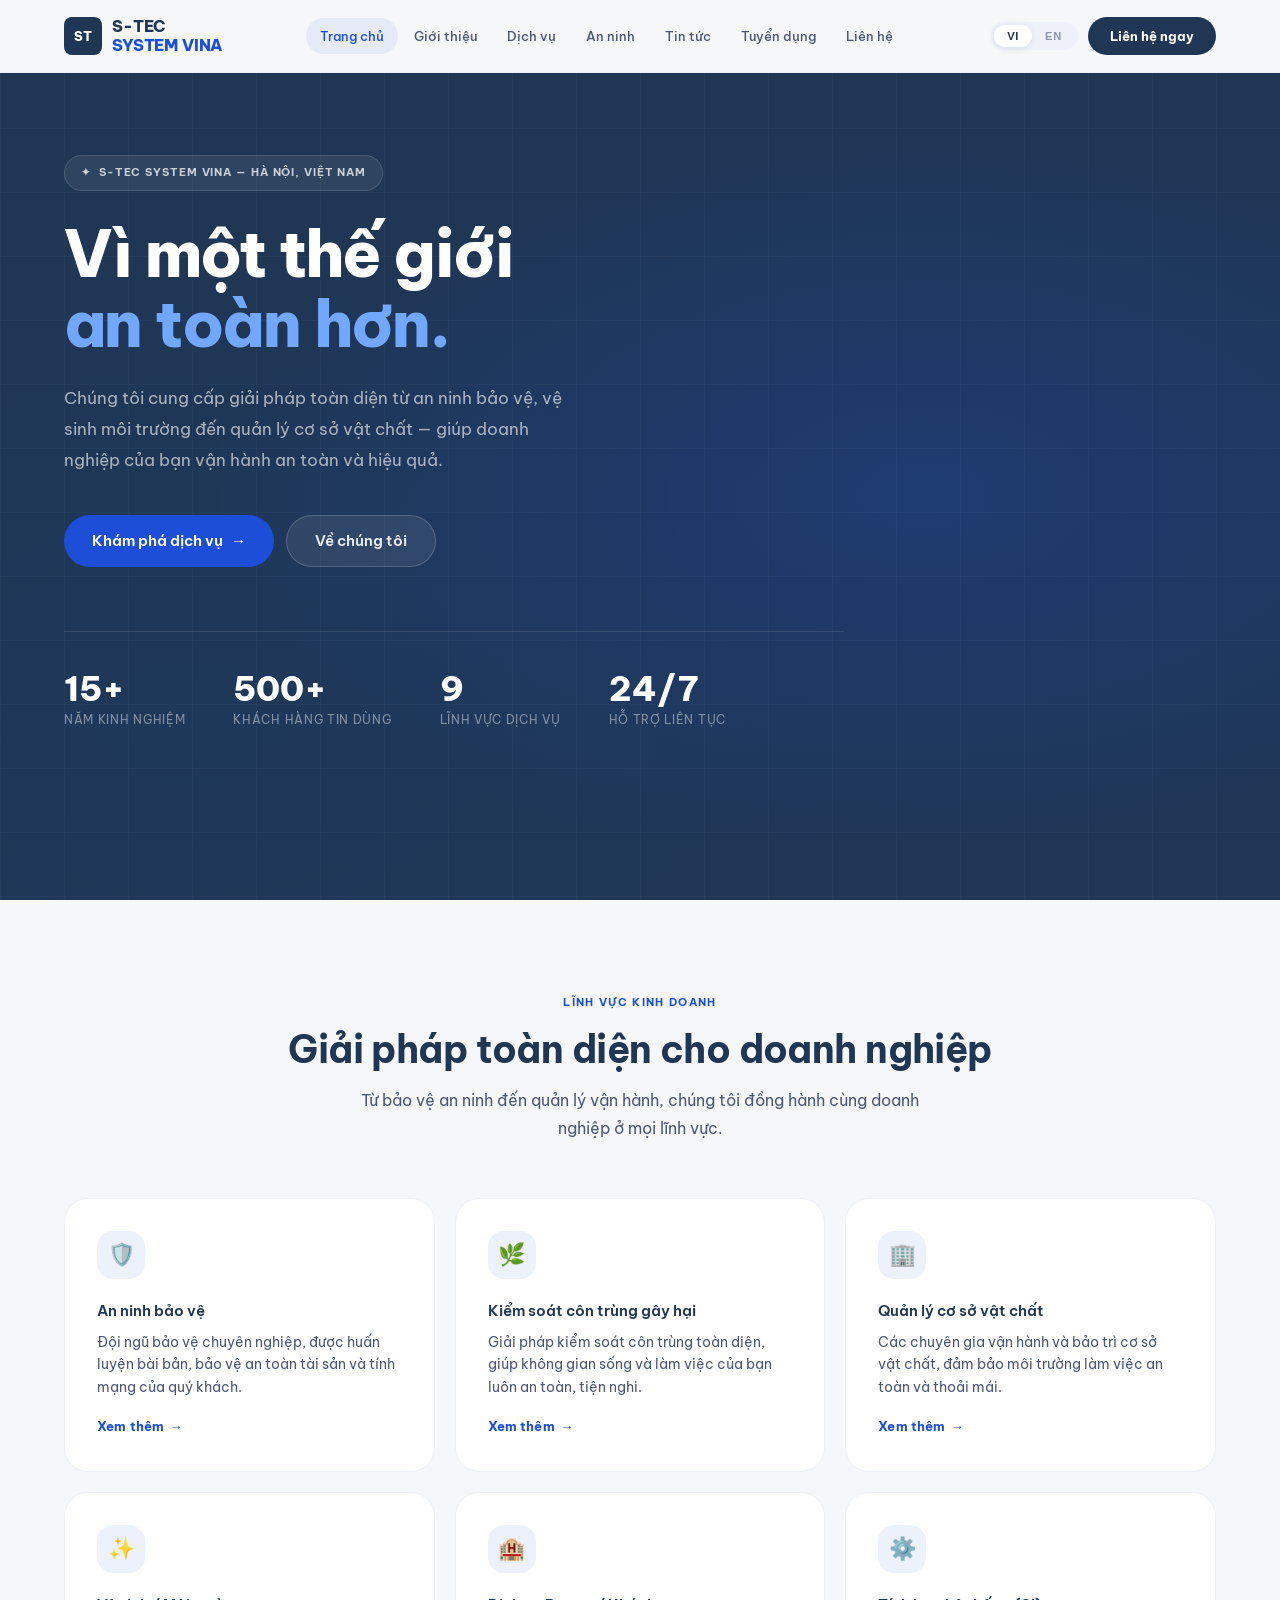
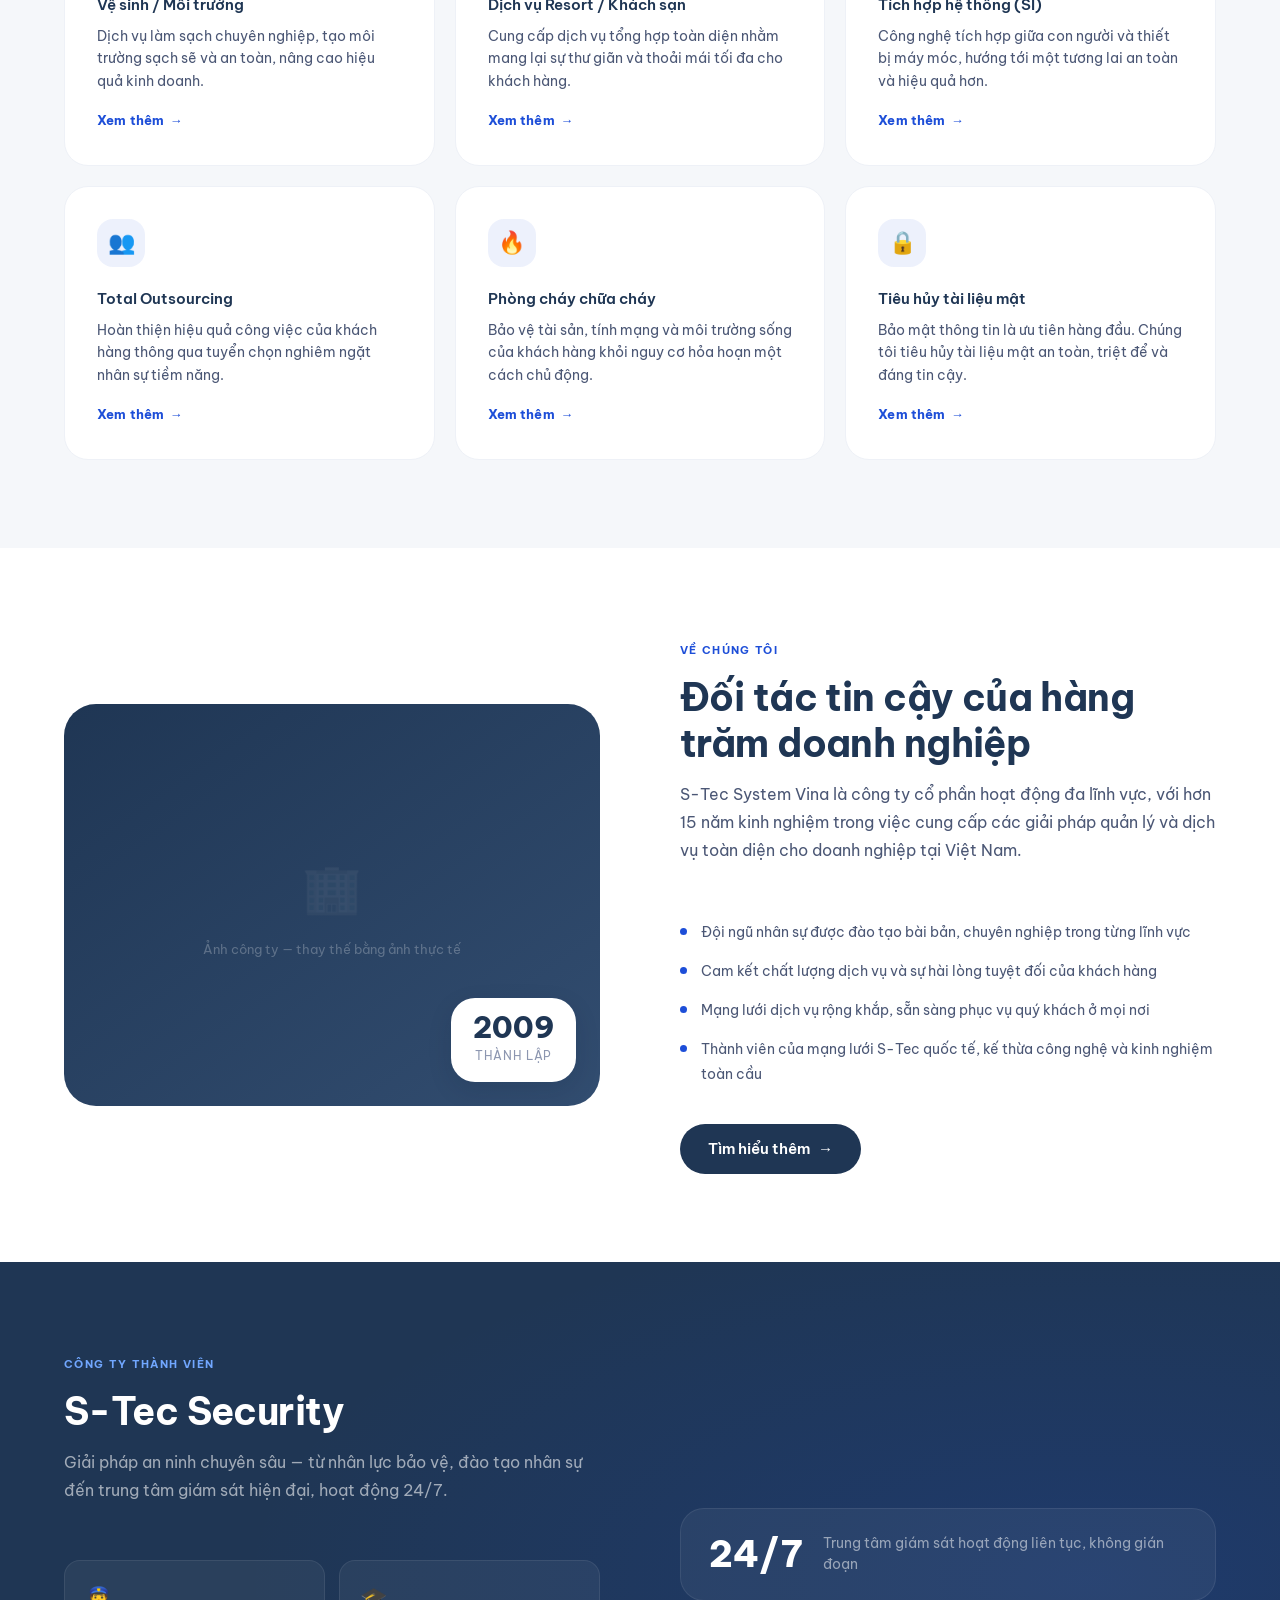
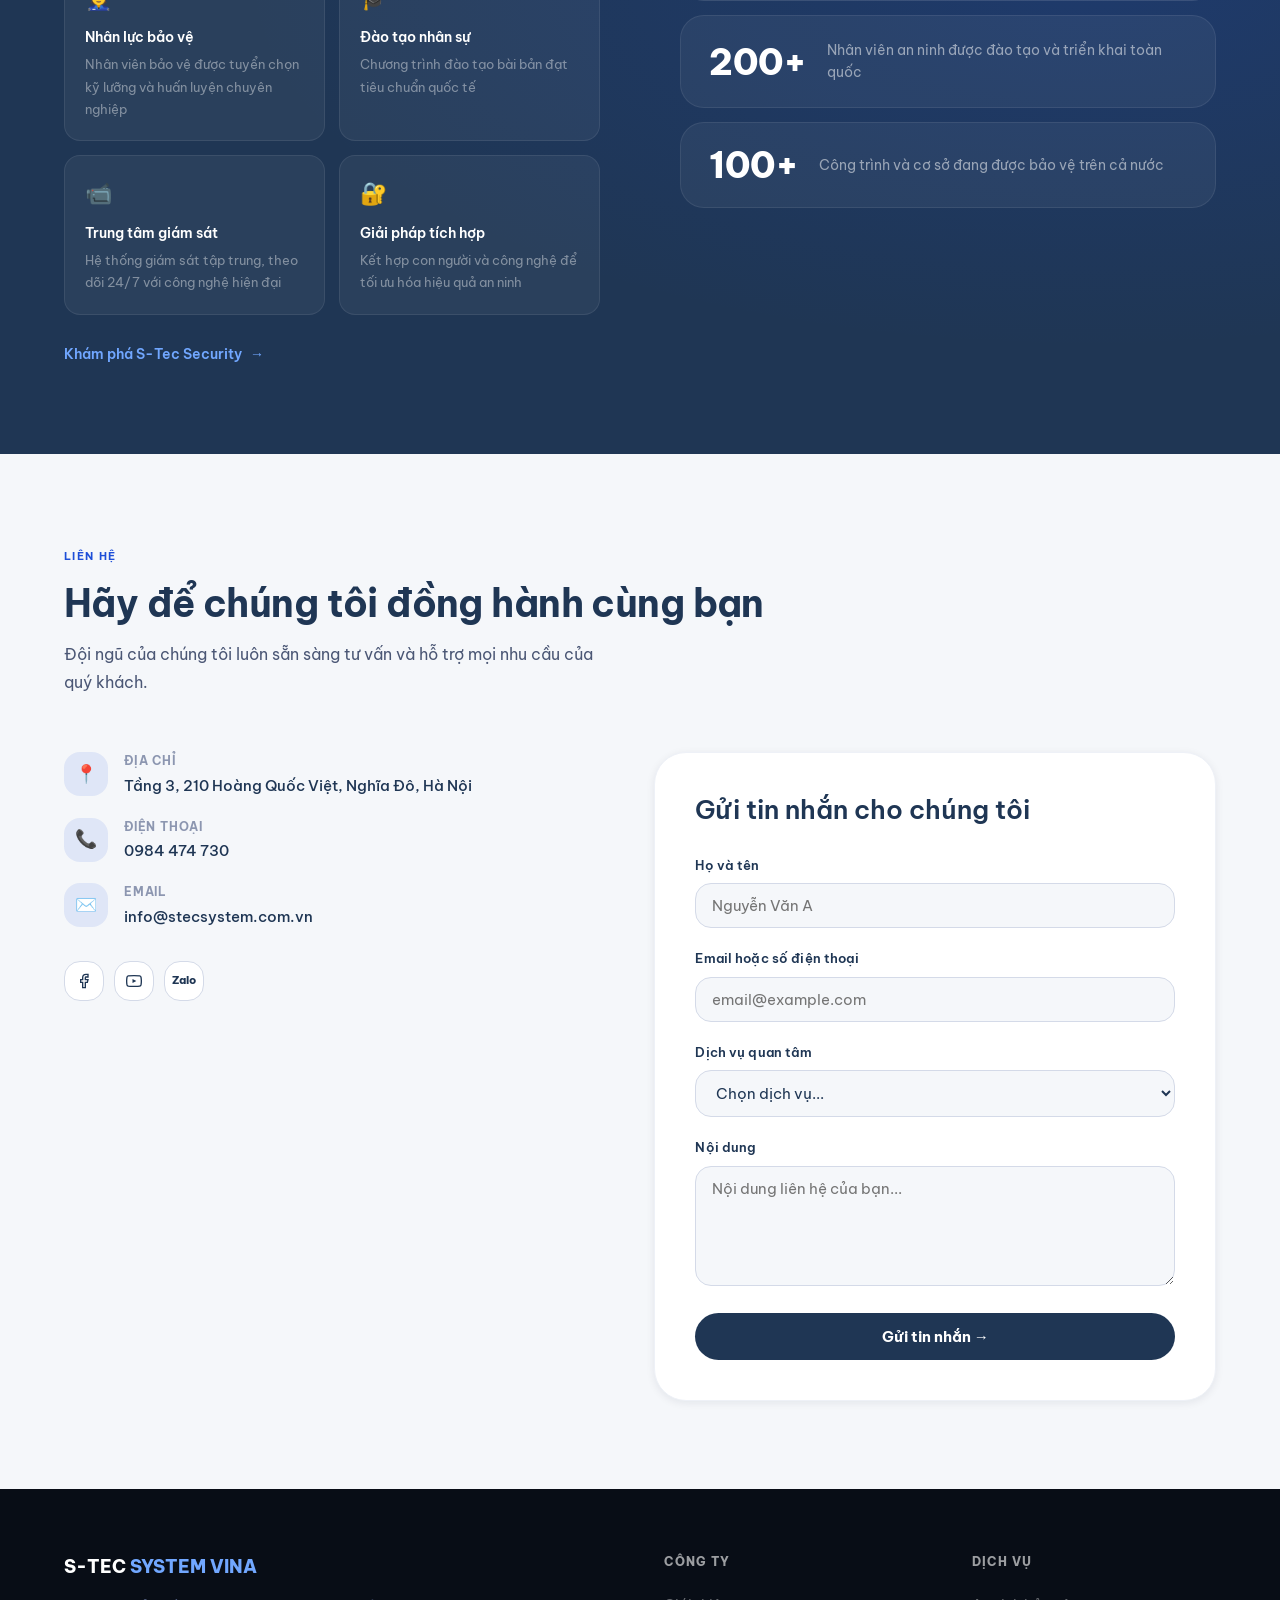
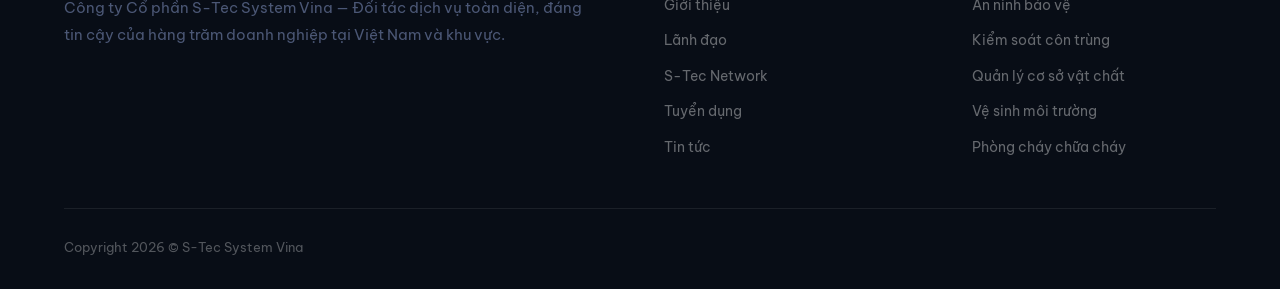
==== index.html @ 79d8d5c0 "Initialise" ====
<!DOCTYPE html>
<html lang="vi">

<head>
  <meta charset="UTF-8">
  <meta name="viewport" content="width=device-width, initial-scale=1.0">
  <title>S-Tec System Vina – Vì một thế giới an toàn hơn</title>
  <meta name="description"
    content="S-Tec System Vina – Giải pháp toàn diện về an ninh, vệ sinh, quản lý cơ sở vật chất và hơn thế nữa.">
  <link rel="stylesheet" href="styles.css">
</head>

<body>

  <!-- ── NAVBAR ─────────────────────────────── -->
  <nav class="navbar" id="navbar">
    <div class="container">
      <div class="navbar-inner">
        <a href="index.html" class="logo">
          <!-- Replace src with your actual logo -->
          <div
            style="width:38px;height:38px;background:var(--navy);border-radius:8px;display:flex;align-items:center;justify-content:center;color:white;font-weight:800;font-size:.8rem;flex-shrink:0">
            ST</div>
          <div class="logo-text">S-TEC<br><span>SYSTEM VINA</span></div>
        </a>

        <nav class="nav-links">
          <a href="index.html" class="active" data-vi="Trang chủ" data-en="Home">Trang chủ</a>
          <a href="about.html" data-vi="Giới thiệu" data-en="About">Giới thiệu</a>
          <a href="#services" data-vi="Dịch vụ" data-en="Services">Dịch vụ</a>
          <a href="security.html" data-vi="An ninh" data-en="Security">An ninh</a>
          <a href="news.html" data-vi="Tin tức" data-en="News">Tin tức</a>
          <a href="careers.html" data-vi="Tuyển dụng" data-en="Careers">Tuyển dụng</a>
          <a href="#contact" data-vi="Liên hệ" data-en="Contact">Liên hệ</a>
        </nav>

        <div class="nav-right">
          <div class="lang-toggle">
            <button class="lang-btn active" onclick="setLang('vi')">VI</button>
            <button class="lang-btn" onclick="setLang('en')">EN</button>
          </div>
          <a href="#contact" class="nav-links nav-cta btn" data-vi="Liên hệ ngay" data-en="Contact Us">Liên hệ ngay</a>
        </div>

        <div class="hamburger" id="hamburger" onclick="toggleMenu()">
          <span></span><span></span><span></span>
        </div>
      </div>
    </div>
  </nav>

  <!-- Mobile nav -->
  <div class="mobile-nav" id="mobileNav">
    <a href="index.html" data-vi="Trang chủ" data-en="Home">Trang chủ</a>
    <a href="about.html" data-vi="Giới thiệu công ty" data-en="About Us">Giới thiệu công ty</a>
    <a href="#services" data-vi="Dịch vụ" data-en="Services">Dịch vụ</a>
    <a href="security.html" data-vi="An ninh bảo vệ" data-en="Security">An ninh bảo vệ</a>
    <a href="#contact" data-vi="Liên hệ" data-en="Contact">Liên hệ</a>
    <div class="mobile-lang">
      <button class="lang-btn active" onclick="setLang('vi')">VI</button>
      <button class="lang-btn" onclick="setLang('en')">EN</button>
    </div>
  </div>

  <!-- ── HERO ────────────────────────────────── -->
  <section class="hero">
    <div class="hero-bg"></div>
    <div class="container">
      <div class="hero-content">
        <div class="hero-badge">
          <span>✦</span>
          <span data-vi="S-Tec System Vina — Hà Nội, Việt Nam" data-en="S-Tec System Vina — Hanoi, Vietnam">S-Tec System
            Vina — Hà Nội, Việt Nam</span>
        </div>

        <h1>
          <span data-vi="Vì một thế giới" data-en="Building a world">Vì một thế giới</span><br>
          <span class="accent" data-vi="an toàn hơn." data-en="that's safer.">an toàn hơn.</span>
        </h1>

        <p class="hero-sub"
          data-vi="Chúng tôi cung cấp giải pháp toàn diện từ an ninh bảo vệ, vệ sinh môi trường đến quản lý cơ sở vật chất — giúp doanh nghiệp của bạn vận hành an toàn và hiệu quả."
          data-en="We deliver comprehensive solutions spanning security, cleaning, facility management, and more — keeping your business safe and running at its best.">
          Chúng tôi cung cấp giải pháp toàn diện từ an ninh bảo vệ, vệ sinh môi trường đến quản lý cơ sở vật chất — giúp
          doanh nghiệp của bạn vận hành an toàn và hiệu quả.
        </p>

        <div class="hero-actions">
          <a href="#services" class="btn btn-primary">
            <span data-vi="Khám phá dịch vụ" data-en="Explore Services">Khám phá dịch vụ</span>
            <span>→</span>
          </a>
          <a href="about.html" class="btn btn-outline-white">
            <span data-vi="Về chúng tôi" data-en="About Us">Về chúng tôi</span>
          </a>
        </div>

        <div class="hero-divider"></div>
        <div class="hero-stats">
          <div class="stat-item">
            <div class="number">15+</div>
            <div class="label" data-vi="Năm kinh nghiệm" data-en="Years Experience">Năm kinh nghiệm</div>
          </div>
          <div class="stat-item">
            <div class="number">500+</div>
            <div class="label" data-vi="Khách hàng tin dùng" data-en="Trusted Clients">Khách hàng tin dùng</div>
          </div>
          <div class="stat-item">
            <div class="number">9</div>
            <div class="label" data-vi="Lĩnh vực dịch vụ" data-en="Service Sectors">Lĩnh vực dịch vụ</div>
          </div>
          <div class="stat-item">
            <div class="number">24/7</div>
            <div class="label" data-vi="Hỗ trợ liên tục" data-en="Round-the-clock Support">Hỗ trợ liên tục</div>
          </div>
        </div>
      </div>
    </div>
  </section>

  <!-- ── SERVICES ────────────────────────────── -->
  <section class="services" id="services">
    <div class="container">
      <div class="section-header center fade-up">
        <span class="section-label" data-vi="Lĩnh vực kinh doanh" data-en="What We Do">Lĩnh vực kinh doanh</span>
        <h2 data-vi="Giải pháp toàn diện cho doanh nghiệp" data-en="Comprehensive Business Solutions">Giải pháp toàn
          diện cho doanh nghiệp</h2>
        <p data-vi="Từ bảo vệ an ninh đến quản lý vận hành, chúng tôi đồng hành cùng doanh nghiệp ở mọi lĩnh vực."
          data-en="From security to facility operations, we are your trusted partner across every business domain.">
          Từ bảo vệ an ninh đến quản lý vận hành, chúng tôi đồng hành cùng doanh nghiệp ở mọi lĩnh vực.
        </p>
      </div>

      <div class="services-grid">
        <a href="security.html" class="service-card fade-up">
          <div class="service-icon">🛡️</div>
          <h4 data-vi="An ninh bảo vệ" data-en="Security Services">An ninh bảo vệ</h4>
          <p data-vi="Đội ngũ bảo vệ chuyên nghiệp, được huấn luyện bài bản, bảo vệ an toàn tài sản và tính mạng của quý khách."
            data-en="Professional, rigorously trained security personnel safeguarding your life and assets around the clock.">
            Đội ngũ bảo vệ chuyên nghiệp, được huấn luyện bài bản, bảo vệ an toàn tài sản và tính mạng của quý khách.
          </p>
          <div class="service-link"><span data-vi="Xem thêm" data-en="Learn more">Xem thêm</span> →</div>
        </a>

        <div class="service-card fade-up">
          <div class="service-icon">🌿</div>
          <h4 data-vi="Kiểm soát côn trùng gây hại" data-en="Pest Control">Kiểm soát côn trùng gây hại</h4>
          <p data-vi="Giải pháp kiểm soát côn trùng toàn diện, giúp không gian sống và làm việc của bạn luôn an toàn, tiện nghi."
            data-en="Comprehensive pest management solutions keeping your living and working spaces safe and comfortable.">
            Giải pháp kiểm soát côn trùng toàn diện, giúp không gian sống và làm việc của bạn luôn an toàn, tiện nghi.
          </p>
          <div class="service-link"><span data-vi="Xem thêm" data-en="Learn more">Xem thêm</span> →</div>
        </div>

        <div class="service-card fade-up">
          <div class="service-icon">🏢</div>
          <h4 data-vi="Quản lý cơ sở vật chất" data-en="Facility Management">Quản lý cơ sở vật chất</h4>
          <p data-vi="Các chuyên gia vận hành và bảo trì cơ sở vật chất, đảm bảo môi trường làm việc an toàn và thoải mái."
            data-en="Expert operation and maintenance of your facilities, ensuring a safe and comfortable work environment.">
            Các chuyên gia vận hành và bảo trì cơ sở vật chất, đảm bảo môi trường làm việc an toàn và thoải mái.
          </p>
          <div class="service-link"><span data-vi="Xem thêm" data-en="Learn more">Xem thêm</span> →</div>
        </div>

        <div class="service-card fade-up">
          <div class="service-icon">✨</div>
          <h4 data-vi="Vệ sinh / Môi trường" data-en="Cleaning & Environment">Vệ sinh / Môi trường</h4>
          <p data-vi="Dịch vụ làm sạch chuyên nghiệp, tạo môi trường sạch sẽ và an toàn, nâng cao hiệu quả kinh doanh."
            data-en="Professional cleaning services creating a hygienic, safe environment that enhances business performance.">
            Dịch vụ làm sạch chuyên nghiệp, tạo môi trường sạch sẽ và an toàn, nâng cao hiệu quả kinh doanh.
          </p>
          <div class="service-link"><span data-vi="Xem thêm" data-en="Learn more">Xem thêm</span> →</div>
        </div>

        <div class="service-card fade-up">
          <div class="service-icon">🏨</div>
          <h4 data-vi="Dịch vụ Resort / Khách sạn" data-en="Resort & Hotel Services">Dịch vụ Resort / Khách sạn</h4>
          <p data-vi="Cung cấp dịch vụ tổng hợp toàn diện nhằm mang lại sự thư giãn và thoải mái tối đa cho khách hàng."
            data-en="Comprehensive hospitality services designed to deliver maximum comfort and relaxation for your guests.">
            Cung cấp dịch vụ tổng hợp toàn diện nhằm mang lại sự thư giãn và thoải mái tối đa cho khách hàng.
          </p>
          <div class="service-link"><span data-vi="Xem thêm" data-en="Learn more">Xem thêm</span> →</div>
        </div>

        <div class="service-card fade-up">
          <div class="service-icon">⚙️</div>
          <h4 data-vi="Tích hợp hệ thống (SI)" data-en="System Integration (SI)">Tích hợp hệ thống (SI)</h4>
          <p data-vi="Công nghệ tích hợp giữa con người và thiết bị máy móc, hướng tới một tương lai an toàn và hiệu quả hơn."
            data-en="Integrating human expertise with smart technology, building a safer and more efficient future.">
            Công nghệ tích hợp giữa con người và thiết bị máy móc, hướng tới một tương lai an toàn và hiệu quả hơn.
          </p>
          <div class="service-link"><span data-vi="Xem thêm" data-en="Learn more">Xem thêm</span> →</div>
        </div>

        <div class="service-card fade-up">
          <div class="service-icon">👥</div>
          <h4>Total Outsourcing</h4>
          <p data-vi="Hoàn thiện hiệu quả công việc của khách hàng thông qua tuyển chọn nghiêm ngặt nhân sự tiềm năng."
            data-en="Optimising your business operations through rigorous selection of skilled, high-potential personnel.">
            Hoàn thiện hiệu quả công việc của khách hàng thông qua tuyển chọn nghiêm ngặt nhân sự tiềm năng.
          </p>
          <div class="service-link"><span data-vi="Xem thêm" data-en="Learn more">Xem thêm</span> →</div>
        </div>

        <div class="service-card fade-up">
          <div class="service-icon">🔥</div>
          <h4 data-vi="Phòng cháy chữa cháy" data-en="Fire Prevention">Phòng cháy chữa cháy</h4>
          <p data-vi="Bảo vệ tài sản, tính mạng và môi trường sống của khách hàng khỏi nguy cơ hỏa hoạn một cách chủ động."
            data-en="Proactively protecting your assets, life, and environment from the risk of fire hazards.">
            Bảo vệ tài sản, tính mạng và môi trường sống của khách hàng khỏi nguy cơ hỏa hoạn một cách chủ động.
          </p>
          <div class="service-link"><span data-vi="Xem thêm" data-en="Learn more">Xem thêm</span> →</div>
        </div>

        <div class="service-card fade-up">
          <div class="service-icon">🔒</div>
          <h4 data-vi="Tiêu hủy tài liệu mật" data-en="Secure Document Destruction">Tiêu hủy tài liệu mật</h4>
          <p data-vi="Bảo mật thông tin là ưu tiên hàng đầu. Chúng tôi tiêu hủy tài liệu mật an toàn, triệt để và đáng tin cậy."
            data-en="Information security is our top priority. We destroy confidential documents safely, thoroughly, and reliably.">
            Bảo mật thông tin là ưu tiên hàng đầu. Chúng tôi tiêu hủy tài liệu mật an toàn, triệt để và đáng tin cậy.
          </p>
          <div class="service-link"><span data-vi="Xem thêm" data-en="Learn more">Xem thêm</span> →</div>
        </div>
      </div>
    </div>
  </section>

  <!-- ── ABOUT TEASER ────────────────────────── -->
  <section class="about-teaser">
    <div class="container">
      <div class="about-grid">
        <div class="about-visual fade-up">
          <!-- Replace this with an actual company photo -->
          <div class="about-placeholder">
            <div class="big">🏢</div>
            <div data-vi="Ảnh công ty — thay thế bằng ảnh thực tế" data-en="Company photo — replace with actual image">
              Ảnh công ty — thay thế bằng ảnh thực tế</div>
          </div>
          <div class="about-badge-card">
            <div class="num">2009</div>
            <div class="lbl" data-vi="Thành lập" data-en="Founded">Thành lập</div>
          </div>
        </div>

        <div class="about-text fade-up">
          <div class="section-header">
            <span class="section-label" data-vi="Về chúng tôi" data-en="About Us">Về chúng tôi</span>
            <h2 data-vi="Đối tác tin cậy của hàng trăm doanh nghiệp"
              data-en="Trusted Partner to Hundreds of Businesses">Đối tác tin cậy của hàng trăm doanh nghiệp</h2>
            <p data-vi="S-Tec System Vina là công ty cổ phần hoạt động đa lĩnh vực, với hơn 15 năm kinh nghiệm trong việc cung cấp các giải pháp quản lý và dịch vụ toàn diện cho doanh nghiệp tại Việt Nam."
              data-en="S-Tec System Vina is a multi-sector joint-stock company with over 15 years of experience delivering comprehensive management solutions and services to businesses across Vietnam.">
              S-Tec System Vina là công ty cổ phần hoạt động đa lĩnh vực, với hơn 15 năm kinh nghiệm trong việc cung cấp
              các giải pháp quản lý và dịch vụ toàn diện cho doanh nghiệp tại Việt Nam.
            </p>
          </div>

          <div class="about-features">
            <div class="about-feature">
              <div class="feature-dot"></div>
              <p data-vi="Đội ngũ nhân sự được đào tạo bài bản, chuyên nghiệp trong từng lĩnh vực"
                data-en="Highly trained, specialist teams across every service sector">Đội ngũ nhân sự được đào tạo bài
                bản, chuyên nghiệp trong từng lĩnh vực</p>
            </div>
            <div class="about-feature">
              <div class="feature-dot"></div>
              <p data-vi="Cam kết chất lượng dịch vụ và sự hài lòng tuyệt đối của khách hàng"
                data-en="Committed to service quality and absolute customer satisfaction">Cam kết chất lượng dịch vụ và
                sự hài lòng tuyệt đối của khách hàng</p>
            </div>
            <div class="about-feature">
              <div class="feature-dot"></div>
              <p data-vi="Mạng lưới dịch vụ rộng khắp, sẵn sàng phục vụ quý khách ở mọi nơi"
                data-en="Wide service network, ready to serve clients wherever they are">Mạng lưới dịch vụ rộng khắp,
                sẵn sàng phục vụ quý khách ở mọi nơi</p>
            </div>
            <div class="about-feature">
              <div class="feature-dot"></div>
              <p data-vi="Thành viên của mạng lưới S-Tec quốc tế, kế thừa công nghệ và kinh nghiệm toàn cầu"
                data-en="Member of the international S-Tec network, inheriting global technology and expertise">Thành
                viên của mạng lưới S-Tec quốc tế, kế thừa công nghệ và kinh nghiệm toàn cầu</p>
            </div>
          </div>

          <a href="about.html" class="btn btn-dark">
            <span data-vi="Tìm hiểu thêm" data-en="Learn More">Tìm hiểu thêm</span>
            <span>→</span>
          </a>
        </div>
      </div>
    </div>
  </section>

  <!-- ── SUBSIDIARY — S-TEC SECURITY ─────────── -->
  <section class="subsidiary">
    <div class="container">
      <div class="subsidiary-grid">
        <div>
          <div class="section-header">
            <span class="section-label" data-vi="Công ty thành viên" data-en="Our Subsidiary">Công ty thành viên</span>
            <h2>S-Tec Security</h2>
            <p data-vi="Giải pháp an ninh chuyên sâu — từ nhân lực bảo vệ, đào tạo nhân sự đến trung tâm giám sát hiện đại, hoạt động 24/7."
              data-en="Specialised security solutions — from security manpower and personnel training to a state-of-the-art 24/7 monitoring centre.">
              Giải pháp an ninh chuyên sâu — từ nhân lực bảo vệ, đào tạo nhân sự đến trung tâm giám sát hiện đại, hoạt
              động 24/7.
            </p>
          </div>

          <div class="sub-features">
            <div class="sub-feature">
              <div class="sub-feature-icon">👮</div>
              <h4 data-vi="Nhân lực bảo vệ" data-en="Security Manpower">Nhân lực bảo vệ</h4>
              <p data-vi="Nhân viên bảo vệ được tuyển chọn kỹ lưỡng và huấn luyện chuyên nghiệp"
                data-en="Carefully selected and professionally trained security officers">Nhân viên bảo vệ được tuyển
                chọn kỹ lưỡng và huấn luyện chuyên nghiệp</p>
            </div>
            <div class="sub-feature">
              <div class="sub-feature-icon">🎓</div>
              <h4 data-vi="Đào tạo nhân sự" data-en="Personnel Training">Đào tạo nhân sự</h4>
              <p data-vi="Chương trình đào tạo bài bản đạt tiêu chuẩn quốc tế"
                data-en="Rigorous training programmes meeting international standards">Chương trình đào tạo bài bản đạt
                tiêu chuẩn quốc tế</p>
            </div>
            <div class="sub-feature">
              <div class="sub-feature-icon">📹</div>
              <h4 data-vi="Trung tâm giám sát" data-en="Monitoring Centre">Trung tâm giám sát</h4>
              <p data-vi="Hệ thống giám sát tập trung, theo dõi 24/7 với công nghệ hiện đại"
                data-en="Centralised monitoring system, 24/7 surveillance with cutting-edge technology">Hệ thống giám
                sát tập trung, theo dõi 24/7 với công nghệ hiện đại</p>
            </div>
            <div class="sub-feature">
              <div class="sub-feature-icon">🔐</div>
              <h4 data-vi="Giải pháp tích hợp" data-en="Integrated Solutions">Giải pháp tích hợp</h4>
              <p data-vi="Kết hợp con người và công nghệ để tối ưu hóa hiệu quả an ninh"
                data-en="Combining human expertise and technology to maximise security effectiveness">Kết hợp con người
                và công nghệ để tối ưu hóa hiệu quả an ninh</p>
            </div>
          </div>

          <a href="security.html" class="sub-link">
            <span data-vi="Khám phá S-Tec Security" data-en="Explore S-Tec Security">Khám phá S-Tec Security</span>
            <span>→</span>
          </a>
        </div>

        <div class="sub-visual fade-up">
          <div class="sub-stat-card">
            <div class="sub-stat-num">24/7</div>
            <div class="sub-stat-desc" data-vi="Trung tâm giám sát hoạt động liên tục, không gián đoạn"
              data-en="Monitoring centre operating continuously without interruption">Trung tâm giám sát hoạt động liên
              tục, không gián đoạn</div>
          </div>
          <div class="sub-stat-card">
            <div class="sub-stat-num">200+</div>
            <div class="sub-stat-desc" data-vi="Nhân viên an ninh được đào tạo và triển khai toàn quốc"
              data-en="Security officers trained and deployed nationwide">Nhân viên an ninh được đào tạo và triển khai
              toàn quốc</div>
          </div>
          <div class="sub-stat-card">
            <div class="sub-stat-num">100+</div>
            <div class="sub-stat-desc" data-vi="Công trình và cơ sở đang được bảo vệ trên cả nước"
              data-en="Properties and facilities currently under protection nationwide">Công trình và cơ sở đang được
              bảo vệ trên cả nước</div>
          </div>
        </div>
      </div>
    </div>
  </section>

  <!-- ── CONTACT ─────────────────────────────── -->
  <section class="contact" id="contact">
    <div class="container">
      <div class="section-header fade-up">
        <span class="section-label" data-vi="Liên hệ" data-en="Get in Touch">Liên hệ</span>
        <h2 data-vi="Hãy để chúng tôi đồng hành cùng bạn" data-en="Let us walk alongside you">Hãy để chúng tôi đồng hành
          cùng bạn</h2>
        <p data-vi="Đội ngũ của chúng tôi luôn sẵn sàng tư vấn và hỗ trợ mọi nhu cầu của quý khách."
          data-en="Our team is always ready to advise and support all your needs.">Đội ngũ của chúng tôi luôn sẵn sàng
          tư vấn và hỗ trợ mọi nhu cầu của quý khách.</p>
      </div>

      <div class="contact-grid">
        <div>
          <div class="contact-items">
            <div class="contact-item">
              <div class="ci-icon">📍</div>
              <div>
                <div class="ci-label" data-vi="Địa chỉ" data-en="Address">Địa chỉ</div>
                <div class="ci-value">Tầng 3, 210 Hoàng Quốc Việt, Nghĩa Đô, Hà Nội</div>
              </div>
            </div>
            <div class="contact-item">
              <div class="ci-icon">📞</div>
              <div>
                <div class="ci-label" data-vi="Điện thoại" data-en="Phone">Điện thoại</div>
                <div class="ci-value"><a href="tel:0984474730">0984 474 730</a></div>
              </div>
            </div>
            <div class="contact-item">
              <div class="ci-icon">✉️</div>
              <div>
                <div class="ci-label">Email</div>
                <div class="ci-value"><a href="mailto:info@stecsystem.com.vn">info@stecsystem.com.vn</a></div>
              </div>
            </div>
          </div>

          <div class="social-row">
            <a href="https://www.facebook.com/profile.php?id=61586039314490" class="social-btn" target="_blank"
              title="Facebook">
              <svg width="16" height="16" viewBox="0 0 24 24" fill="none" stroke="currentColor" stroke-width="2">
                <path d="M18 2h-3a5 5 0 0 0-5 5v3H7v4h3v8h4v-8h3l1-4h-4V7a1 1 0 0 1 1-1h3z" />
              </svg>
            </a>
            <a href="https://www.youtube.com/@STECSYSTEMVINA" class="social-btn" target="_blank" title="YouTube">
              <svg width="16" height="16" viewBox="0 0 24 24" fill="none" stroke="currentColor" stroke-width="2">
                <path
                  d="M22.54 6.42a2.78 2.78 0 0 0-1.95-1.97C18.88 4 12 4 12 4s-6.88 0-8.59.46A2.78 2.78 0 0 0 1.46 6.42 29 29 0 0 0 1 12a29 29 0 0 0 .46 5.58A2.78 2.78 0 0 0 3.41 19.6C5.12 20 12 20 12 20s6.88 0 8.59-.45a2.78 2.78 0 0 0 1.95-1.95A29 29 0 0 0 23 12a29 29 0 0 0-.46-5.58z" />
                <polygon points="9.75 15.02 15.5 12 9.75 8.98 9.75 15.02" fill="currentColor" stroke="none" />
              </svg>
            </a>
            <a href="https://zalo.me/0984474730" class="social-btn" target="_blank" title="Zalo">
              <span style="font-size:11px;font-weight:800;color:currentColor">Zalo</span>
            </a>
          </div>
        </div>

        <div class="contact-form-card fade-up">
          <h3 data-vi="Gửi tin nhắn cho chúng tôi" data-en="Send Us a Message">Gửi tin nhắn cho chúng tôi</h3>
          <div class="fg">
            <label class="fl" data-vi="Họ và tên" data-en="Full Name">Họ và tên</label>
            <input class="fi" type="text" placeholder="Nguyễn Văn A">
          </div>
          <div class="fg">
            <label class="fl" data-vi="Email hoặc số điện thoại" data-en="Email or Phone">Email hoặc số điện
              thoại</label>
            <input class="fi" type="text" placeholder="email@example.com">
          </div>
          <div class="fg">
            <label class="fl" data-vi="Dịch vụ quan tâm" data-en="Service of Interest">Dịch vụ quan tâm</label>
            <select class="fi">
              <option data-vi="Chọn dịch vụ..." data-en="Select a service...">Chọn dịch vụ...</option>
              <option data-vi="An ninh bảo vệ" data-en="Security Services">An ninh bảo vệ</option>
              <option data-vi="Kiểm soát côn trùng" data-en="Pest Control">Kiểm soát côn trùng</option>
              <option data-vi="Quản lý cơ sở vật chất" data-en="Facility Management">Quản lý cơ sở vật chất</option>
              <option data-vi="Dịch vụ khác" data-en="Other Services">Dịch vụ khác</option>
            </select>
          </div>
          <div class="fg">
            <label class="fl" data-vi="Nội dung" data-en="Message">Nội dung</label>
            <textarea class="fi" placeholder="Nội dung liên hệ của bạn..."></textarea>
          </div>
          <button class="submit-btn" data-vi="Gửi tin nhắn →" data-en="Send Message →">Gửi tin nhắn →</button>
        </div>
      </div>
    </div>
  </section>

  <!-- ── FOOTER ──────────────────────────────── -->
  <footer>
    <div class="container">
      <div class="footer-grid">
        <div class="footer-brand">
          <span class="footer-logo-text">S-TEC <span>SYSTEM VINA</span></span>
          <p data-vi="Công ty Cổ phần S-Tec System Vina — Đối tác dịch vụ toàn diện, đáng tin cậy của hàng trăm doanh nghiệp tại Việt Nam và khu vực."
            data-en="S-Tec System Vina Joint Stock Company — The trusted, comprehensive service partner for hundreds of businesses across Vietnam and the region.">
            Công ty Cổ phần S-Tec System Vina — Đối tác dịch vụ toàn diện, đáng tin cậy của hàng trăm doanh nghiệp tại
            Việt Nam và khu vực.
          </p>
        </div>
        <div class="footer-col">
          <h5 data-vi="Công ty" data-en="Company">Công ty</h5>
          <ul>
            <li><a href="about.html" data-vi="Giới thiệu" data-en="About Us">Giới thiệu</a></li>
            <li><a href="about.html#leadership" data-vi="Lãnh đạo" data-en="Leadership">Lãnh đạo</a></li>
            <li><a href="about.html#network" data-vi="S-Tec Network" data-en="S-Tec Network">S-Tec Network</a></li>
            <li><a href="#" data-vi="Tuyển dụng" data-en="Careers">Tuyển dụng</a></li>
            <li><a href="#" data-vi="Tin tức" data-en="News">Tin tức</a></li>
          </ul>
        </div>
        <div class="footer-col">
          <h5 data-vi="Dịch vụ" data-en="Services">Dịch vụ</h5>
          <ul>
            <li><a href="security.html" data-vi="An ninh bảo vệ" data-en="Security">An ninh bảo vệ</a></li>
            <li><a href="#" data-vi="Kiểm soát côn trùng" data-en="Pest Control">Kiểm soát côn trùng</a></li>
            <li><a href="#" data-vi="Quản lý cơ sở vật chất" data-en="Facility Management">Quản lý cơ sở vật chất</a>
            </li>
            <li><a href="#" data-vi="Vệ sinh môi trường" data-en="Cleaning">Vệ sinh môi trường</a></li>
            <li><a href="#" data-vi="Phòng cháy chữa cháy" data-en="Fire Prevention">Phòng cháy chữa cháy</a></li>
          </ul>
        </div>
      </div>
      <div class="footer-divider"></div>
      <div class="footer-bottom">
        <span>Copyright 2026 © S-Tec System Vina</span>
        <!-- <span data-vi="Được thiết kế với ♥ tại Hà Nội" data-en="Designed with ♥ in Hanoi">Được thiết kế với ♥ tại Hà Nội</span> -->
      </div>
    </div>
  </footer>

  <script>
    // ── Language switcher
    let currentLang = 'vi';

    function setLang(lang) {
      currentLang = lang;
      document.querySelectorAll('[data-vi]').forEach(el => {
        el.textContent = el.dataset[lang] || el.dataset.vi;
      });
      document.querySelectorAll('.lang-btn').forEach(btn => btn.classList.remove('active'));
      document.querySelectorAll(`.lang-btn`).forEach(btn => {
        if ((btn.textContent === 'VI' && lang === 'vi') || (btn.textContent === 'EN' && lang === 'en')) {
          btn.classList.add('active');
        }
      });
      document.documentElement.lang = lang === 'vi' ? 'vi' : 'en';
    }

    // ── Navbar scroll
    window.addEventListener('scroll', () => {
      document.getElementById('navbar').classList.toggle('scrolled', window.scrollY > 20);
    });

    // ── Mobile menu
    function toggleMenu() {
      document.getElementById('mobileNav').classList.toggle('open');
    }

    // ── Scroll animations
    const observer = new IntersectionObserver((entries) => {
      entries.forEach(e => { if (e.isIntersecting) e.target.classList.add('visible'); });
    }, { threshold: 0.12 });
    document.querySelectorAll('.fade-up').forEach(el => observer.observe(el));

    // Close mobile nav on link click
    document.querySelectorAll('.mobile-nav a').forEach(link => {
      link.addEventListener('click', () => document.getElementById('mobileNav').classList.remove('open'));
    });
  </script>
</body>

</html>
---- styles.css ----
@import url('https://fonts.googleapis.com/css2?family=Be+Vietnam+Pro:ital,wght@0,300;0,400;0,500;0,600;0,700;0,800;1,400&display=swap');

/* ============================
   S-TEC SYSTEM VINA
   Design System — v1.0
   Navy/Blue + B&W Minimalist
   ============================ */

:root {
  --navy: #1f3654;
  --navy-mid: #162847;
  --navy-light: #324d70;
  --blue: #1D4ED8;
  --blue-light: #71a7ff;
  --white: #FFFFFF;
  --off-white: #F5F7FA;
  --gray-100: #EEF1F7;
  --gray-200: #D4DAE8;
  --gray-400: #8C96B0;
  --gray-600: #4B5775;
  --black: #080D16;

  --r-sm: 8px;
  --r-md: 16px;
  --r-lg: 24px;
  --r-xl: 32px;
  --r-full: 9999px;

  --ease: cubic-bezier(0.4, 0, 0.2, 1);
  --t: 0.3s var(--ease);
  --shadow-sm: 0 2px 8px rgba(11, 26, 46, .08);
  --shadow-md: 0 8px 24px rgba(11, 26, 46, .12);
  --shadow-lg: 0 16px 48px rgba(11, 26, 46, .16);
}

/* ── Reset ─────────────────────────────── */
*,
*::before,
*::after {
  box-sizing: border-box;
  margin: 0;
  padding: 0
}

html {
  scroll-behavior: smooth
}

body {
  font-family: 'Be Vietnam Pro', sans-serif;
  color: var(--navy);
  background: var(--white);
  line-height: 1.6;
  overflow-x: hidden
}

img {
  max-width: 100%;
  display: block
}

a {
  text-decoration: none;
  color: inherit
}

ul {
  list-style: none
}

/* ── Type Scale ─────────────────────────── */
h1 {
  font-size: clamp(2.4rem, 5vw, 4.5rem);
  font-weight: 800;
  line-height: 1.1;
  letter-spacing: -0.025em
}

h2 {
  font-size: clamp(1.75rem, 3vw, 3rem);
  font-weight: 700;
  line-height: 1.2;
  letter-spacing: -0.015em
}

h3 {
  font-size: clamp(1.2rem, 2vw, 1.6rem);
  font-weight: 600;
  line-height: 1.3
}

h4 {
  font-size: 1.0625rem;
  font-weight: 600
}

p {
  font-size: .9375rem;
  line-height: 1.75;
  color: var(--gray-600)
}

/* ── Layout ─────────────────────────────── */
.container {
  width: 100%;
  max-width: 1200px;
  margin: 0 auto;
  padding: 0 24px
}

section {
  padding: 88px 0
}

/* ── Navbar ─────────────────────────────── */
.navbar {
  position: fixed;
  top: 0;
  left: 0;
  right: 0;
  z-index: 1000;
  background: rgba(255, 255, 255, .96);
  backdrop-filter: blur(16px);
  border-bottom: 1px solid var(--gray-100);
  transition: box-shadow var(--t)
}

.navbar.scrolled {
  box-shadow: var(--shadow-sm)
}

.navbar-inner {
  display: flex;
  align-items: center;
  justify-content: space-between;
  height: 72px
}

.logo {
  display: flex;
  align-items: center;
  gap: 10px
}

.logo img {
  height: 38px;
  width: auto
}

.logo-text {
  font-size: 1rem;
  font-weight: 800;
  color: var(--navy);
  letter-spacing: -.01em;
  line-height: 1.2
}

.logo-text span {
  color: var(--blue)
}

.nav-links {
  display: flex;
  align-items: center;
  gap: 2px
}

.nav-links a {
  font-size: .8125rem;
  font-weight: 500;
  color: var(--gray-600);
  padding: 8px 14px;
  border-radius: var(--r-full);
  transition: var(--t)
}

.nav-links a:hover {
  color: var(--navy);
  background: var(--gray-100)
}

.nav-links a.active {
  color: var(--blue);
  background: rgba(29, 78, 216, .07)
}

.nav-right {
  display: flex;
  align-items: center;
  gap: 10px
}

.lang-toggle {
  display: flex;
  background: var(--gray-100);
  border-radius: var(--r-full);
  padding: 3px
}

.lang-btn {
  font-size: .7rem;
  font-weight: 700;
  padding: 5px 13px;
  border-radius: var(--r-full);
  cursor: pointer;
  border: none;
  background: transparent;
  color: var(--gray-400);
  transition: var(--t);
  letter-spacing: .06em;
  text-transform: uppercase
}

.lang-btn.active {
  background: var(--white);
  color: var(--navy);
  box-shadow: var(--shadow-sm)
}

.nav-cta {
  background: var(--navy) !important;
  color: var(--white) !important;
  padding: 9px 22px !important;
  border-radius: var(--r-full) !important;
  font-weight: 700 !important;
  font-size: .8125rem !important;
  transition: background var(--t) !important
}

.nav-cta:hover {
  background: var(--blue) !important
}

.hamburger {
  display: none;
  flex-direction: column;
  gap: 5px;
  cursor: pointer;
  padding: 8px;
  border-radius: var(--r-sm)
}

.hamburger span {
  display: block;
  width: 22px;
  height: 2px;
  background: var(--navy);
  border-radius: 2px;
  transition: var(--t)
}

.mobile-nav {
  display: none;
  position: fixed;
  top: 72px;
  left: 0;
  right: 0;
  background: var(--white);
  border-bottom: 1px solid var(--gray-100);
  padding: 12px 24px 24px;
  z-index: 999;
  box-shadow: var(--shadow-md)
}

.mobile-nav.open {
  display: block
}

.mobile-nav a {
  display: block;
  padding: 13px 0;
  font-size: .9375rem;
  font-weight: 500;
  color: var(--navy);
  border-bottom: 1px solid var(--gray-100)
}

.mobile-nav a:last-child {
  border-bottom: none
}

.mobile-lang {
  display: flex;
  gap: 8px;
  padding-top: 16px
}

.mobile-lang .lang-btn {
  font-size: .8rem;
  padding: 8px 20px;
  border: 1.5px solid var(--gray-200);
  border-radius: var(--r-full)
}

.mobile-lang .lang-btn.active {
  border-color: var(--navy);
  color: var(--navy);
  background: var(--gray-100)
}

/* ── Buttons ─────────────────────────────── */
.btn {
  display: inline-flex;
  align-items: center;
  gap: 8px;
  font-family: inherit;
  font-size: .9375rem;
  font-weight: 600;
  padding: 13px 28px;
  border-radius: var(--r-full);
  border: none;
  cursor: pointer;
  transition: var(--t);
  white-space: nowrap
}

.btn-primary {
  background: var(--blue);
  color: var(--white)
}

.btn-primary:hover {
  background: var(--blue-light);
  transform: translateY(-2px);
  box-shadow: 0 8px 24px rgba(29, 78, 216, .35)
}

.btn-outline-white {
  background: rgba(255, 255, 255, .08);
  color: rgba(255, 255, 255, .9);
  border: 1.5px solid rgba(255, 255, 255, .18)
}

.btn-outline-white:hover {
  background: rgba(255, 255, 255, .14);
  transform: translateY(-2px)
}

.btn-dark {
  background: var(--navy);
  color: var(--white)
}

.btn-dark:hover {
  background: var(--navy-mid);
  transform: translateY(-2px)
}

/* ── Section header ─────────────────────── */
.section-label {
  display: inline-block;
  font-size: .7rem;
  font-weight: 700;
  text-transform: uppercase;
  letter-spacing: .12em;
  color: var(--blue);
  margin-bottom: 14px
}

.section-header {
  margin-bottom: 56px
}

.section-header h2 {
  color: var(--navy);
  margin-bottom: 14px
}

.section-header p {
  max-width: 560px;
  font-size: 1rem
}

.section-header.center {
  text-align: center
}

.section-header.center p {
  margin: 0 auto
}

/* ── HERO ───────────────────────────────── */
.hero {
  min-height: 100vh;
  background: var(--navy);
  display: flex;
  align-items: center;
  position: relative;
  overflow: hidden;
  padding-top: 72px
}

.hero-bg {
  position: absolute;
  inset: 0;
  background:
    radial-gradient(ellipse at 72% 55%, rgba(29, 78, 216, .22) 0%, transparent 55%),
    radial-gradient(ellipse at 15% 80%, rgba(30, 58, 95, .55) 0%, transparent 45%)
}

.hero-bg::before {
  content: '';
  position: absolute;
  inset: 0;
  background-image:
    linear-gradient(rgba(255, 255, 255, .028) 1px, transparent 1px),
    linear-gradient(90deg, rgba(255, 255, 255, .028) 1px, transparent 1px);
  background-size: 64px 64px
}

.hero-content {
  position: relative;
  z-index: 1;
  max-width: 780px
}

.hero-badge {
  display: inline-flex;
  align-items: center;
  gap: 8px;
  background: rgba(255, 255, 255, .07);
  border: 1px solid rgba(255, 255, 255, .12);
  color: rgba(255, 255, 255, .75);
  font-size: .7rem;
  font-weight: 700;
  padding: 8px 16px;
  border-radius: var(--r-full);
  margin-bottom: 28px;
  letter-spacing: .08em;
  text-transform: uppercase
}

.hero h1 {
  color: var(--white);
  margin-bottom: 24px
}

.hero h1 .accent {
  color: var(--blue-light)
}

.hero-sub {
  font-size: 1.0625rem;
  color: rgba(255, 255, 255, .62);
  max-width: 520px;
  margin-bottom: 40px;
  line-height: 1.8
}

.hero-actions {
  display: flex;
  gap: 12px;
  flex-wrap: wrap;
  margin-bottom: 64px
}

.hero-divider {
  height: 1px;
  background: rgba(255, 255, 255, .1);
  margin-bottom: 40px
}

.hero-stats {
  display: flex;
  gap: 48px;
  flex-wrap: wrap
}

.stat-item .number {
  font-size: 2.1rem;
  font-weight: 800;
  color: var(--white);
  line-height: 1
}

.stat-item .label {
  font-size: .72rem;
  color: rgba(255, 255, 255, .45);
  margin-top: 5px;
  text-transform: uppercase;
  letter-spacing: .06em
}

/* ── Services ───────────────────────────── */
.services {
  background: var(--off-white)
}

.services-grid {
  display: grid;
  grid-template-columns: repeat(3, 1fr);
  gap: 20px
}

.service-card {
  background: var(--white);
  border-radius: var(--r-lg);
  padding: 32px;
  border: 1px solid var(--gray-100);
  transition: var(--t);
  position: relative;
  overflow: hidden;
  cursor: pointer
}

.service-card::after {
  content: '';
  position: absolute;
  bottom: 0;
  left: 0;
  width: 100%;
  height: 3px;
  background: linear-gradient(90deg, var(--blue), var(--blue-light));
  transform: scaleX(0);
  transform-origin: left;
  transition: var(--t)
}

.service-card:hover {
  transform: translateY(-5px);
  box-shadow: var(--shadow-lg);
  border-color: transparent
}

.service-card:hover::after {
  transform: scaleX(1)
}

.service-icon {
  width: 48px;
  height: 48px;
  background: rgba(29, 78, 216, .08);
  border-radius: var(--r-md);
  display: flex;
  align-items: center;
  justify-content: center;
  margin-bottom: 20px;
  font-size: 22px
}

.service-card h4 {
  color: var(--navy);
  margin-bottom: 8px;
  font-size: .9375rem
}

.service-card p {
  font-size: .85rem;
  line-height: 1.65
}

.service-link {
  display: inline-flex;
  align-items: center;
  gap: 6px;
  margin-top: 18px;
  font-size: .8rem;
  font-weight: 700;
  color: var(--blue);
  transition: var(--t);
  letter-spacing: .01em
}

.service-link:hover {
  gap: 10px
}

/* ── About ──────────────────────────────── */
.about-grid {
  display: grid;
  grid-template-columns: 1fr 1fr;
  gap: 80px;
  align-items: center
}

.about-visual {
  position: relative;
  border-radius: var(--r-xl);
  overflow: hidden;
  aspect-ratio: 4/3
}

.about-visual img {
  width: 100%;
  height: 100%;
  object-fit: cover
}

.about-placeholder {
  width: 100%;
  height: 100%;
  display: flex;
  flex-direction: column;
  align-items: center;
  justify-content: center;
  background: linear-gradient(145deg, var(--navy) 0%, var(--navy-light) 100%);
  color: rgba(255, 255, 255, .25);
  gap: 12px;
  font-size: .8rem;
  text-align: center;
  padding: 32px
}

.about-placeholder .big {
  font-size: 3rem;
  opacity: .3
}

.about-badge-card {
  position: absolute;
  bottom: 24px;
  right: 24px;
  background: var(--white);
  border-radius: var(--r-lg);
  padding: 16px 22px;
  box-shadow: var(--shadow-md);
  text-align: center
}

.about-badge-card .num {
  font-size: 1.8rem;
  font-weight: 800;
  color: var(--navy);
  line-height: 1
}

.about-badge-card .lbl {
  font-size: .72rem;
  color: var(--gray-400);
  margin-top: 4px;
  text-transform: uppercase;
  letter-spacing: .06em
}

.about-features {
  display: flex;
  flex-direction: column;
  gap: 14px;
  margin: 28px 0 36px
}

.about-feature {
  display: flex;
  gap: 14px;
  align-items: flex-start
}

.feature-dot {
  width: 7px;
  height: 7px;
  border-radius: 50%;
  background: var(--blue);
  margin-top: 8px;
  flex-shrink: 0
}

.about-feature p {
  margin: 0;
  font-size: .9rem;
  color: var(--gray-600)
}

/* ── Subsidiary ─────────────────────────── */
.subsidiary {
  background: var(--navy);
  position: relative;
  overflow: hidden
}

.subsidiary::before {
  content: '';
  position: absolute;
  inset: 0;
  background: radial-gradient(ellipse at 85% 40%, rgba(29, 78, 216, .18), transparent 55%)
}

.subsidiary-grid {
  display: grid;
  grid-template-columns: 1fr 1fr;
  gap: 80px;
  align-items: center;
  position: relative;
  z-index: 1
}

.subsidiary .section-label {
  color: var(--blue-light)
}

.subsidiary h2,
.subsidiary h3 {
  color: var(--white)
}

.subsidiary .section-header p {
  color: rgba(255, 255, 255, .58)
}

.sub-features {
  display: grid;
  grid-template-columns: 1fr 1fr;
  gap: 14px;
  margin-top: 32px
}

.sub-feature {
  background: rgba(255, 255, 255, .05);
  border: 1px solid rgba(255, 255, 255, .08);
  border-radius: var(--r-md);
  padding: 20px;
  transition: var(--t)
}

.sub-feature:hover {
  background: rgba(255, 255, 255, .08)
}

.sub-feature-icon {
  font-size: 22px;
  margin-bottom: 10px
}

.sub-feature h4 {
  color: var(--white);
  font-size: .875rem;
  margin-bottom: 5px
}

.sub-feature p {
  font-size: .8rem;
  color: rgba(255, 255, 255, .42)
}

.sub-visual {
  display: flex;
  flex-direction: column;
  gap: 14px
}

.sub-stat-card {
  background: rgba(255, 255, 255, .05);
  border: 1px solid rgba(255, 255, 255, .08);
  border-radius: var(--r-lg);
  padding: 24px 28px;
  display: flex;
  align-items: center;
  gap: 20px;
  transition: var(--t)
}

.sub-stat-card:hover {
  background: rgba(255, 255, 255, .09)
}

.sub-stat-num {
  font-size: 2.25rem;
  font-weight: 800;
  color: var(--white);
  line-height: 1;
  white-space: nowrap
}

.sub-stat-desc {
  font-size: .875rem;
  color: rgba(255, 255, 255, .52);
  line-height: 1.55
}

.sub-link {
  display: inline-flex;
  align-items: center;
  gap: 8px;
  margin-top: 28px;
  color: var(--blue-light);
  font-size: .875rem;
  font-weight: 600;
  transition: var(--t)
}

.sub-link:hover {
  gap: 12px
}

/* ── Contact ─────────────────────────────── */
.contact {
  background: var(--off-white)
}

.contact-grid {
  display: grid;
  grid-template-columns: 1fr 1.1fr;
  gap: 80px;
  align-items: start
}

.contact-items {
  display: flex;
  flex-direction: column;
  gap: 20px;
  margin-bottom: 32px
}

.contact-item {
  display: flex;
  gap: 16px;
  align-items: flex-start
}

.ci-icon {
  width: 44px;
  height: 44px;
  background: rgba(29, 78, 216, .1);
  border-radius: var(--r-md);
  display: flex;
  align-items: center;
  justify-content: center;
  font-size: 18px;
  flex-shrink: 0
}

.ci-label {
  font-size: .72rem;
  font-weight: 700;
  text-transform: uppercase;
  letter-spacing: .07em;
  color: var(--gray-400);
  margin-bottom: 3px
}

.ci-value {
  font-size: .9375rem;
  color: var(--navy);
  font-weight: 500
}

.social-row {
  display: flex;
  gap: 10px;
  margin-top: 8px
}

.social-btn {
  width: 40px;
  height: 40px;
  border-radius: var(--r-md);
  background: var(--white);
  border: 1.5px solid var(--gray-200);
  display: flex;
  align-items: center;
  justify-content: center;
  font-size: 16px;
  transition: var(--t)
}

.social-btn:hover {
  background: var(--navy);
  border-color: var(--navy)
}

.contact-form-card {
  background: var(--white);
  border-radius: var(--r-xl);
  padding: 40px;
  border: 1px solid var(--gray-100);
  box-shadow: var(--shadow-sm)
}

.contact-form-card h3 {
  margin-bottom: 28px
}

.fg {
  margin-bottom: 20px
}

.fl {
  display: block;
  font-size: .8rem;
  font-weight: 600;
  color: var(--navy);
  margin-bottom: 8px;
  letter-spacing: .01em
}

.fi {
  width: 100%;
  padding: 12px 16px;
  border: 1.5px solid var(--gray-200);
  border-radius: var(--r-md);
  font-family: inherit;
  font-size: .9375rem;
  color: var(--navy);
  background: var(--off-white);
  outline: none;
  transition: var(--t)
}

.fi:focus {
  border-color: var(--blue);
  background: var(--white)
}

textarea.fi {
  resize: vertical;
  min-height: 120px
}

.submit-btn {
  width: 100%;
  background: var(--navy);
  color: var(--white);
  font-family: inherit;
  font-size: .9375rem;
  font-weight: 700;
  padding: 14px;
  border-radius: var(--r-full);
  border: none;
  cursor: pointer;
  transition: var(--t)
}

.submit-btn:hover {
  background: var(--blue)
}

/* ── Footer ──────────────────────────────── */
footer {
  background: var(--black);
  padding: 64px 0 32px
}

.footer-grid {
  display: grid;
  grid-template-columns: 2.2fr 1fr 1fr;
  gap: 64px;
  margin-bottom: 48px
}

.footer-logo-text {
  font-size: 1.1rem;
  font-weight: 800;
  color: var(--white);
  display: block;
  margin-bottom: 14px
}

.footer-logo-text span {
  color: var(--blue-light)
}

.footer-desc {
  font-size: .85rem;
  line-height: 1.75;
  color: rgba(255, 255, 255, .38);
  max-width: 280px
}

.footer-col h5 {
  font-size: .72rem;
  font-weight: 800;
  text-transform: uppercase;
  letter-spacing: .1em;
  color: rgba(255, 255, 255, .6);
  margin-bottom: 20px
}

.footer-col ul {
  display: flex;
  flex-direction: column;
  gap: 10px
}

.footer-col a {
  font-size: .85rem;
  color: rgba(255, 255, 255, .38);
  transition: var(--t)
}

.footer-col a:hover {
  color: rgba(255, 255, 255, .8)
}

.footer-divider {
  height: 1px;
  background: rgba(255, 255, 255, .08);
  margin-bottom: 28px
}

.footer-bottom {
  display: flex;
  justify-content: space-between;
  align-items: center;
  font-size: .8rem;
  color: rgba(255, 255, 255, .3)
}

.footer-bottom a {
  color: rgba(255, 255, 255, .5);
  transition: var(--t)
}

.footer-bottom a:hover {
  color: rgba(255, 255, 255, .8)
}

/* ── Page hero ───────────────────────────── */
.page-hero {
  padding: 144px 0 80px;
  background: var(--navy);
  position: relative;
  overflow: hidden
}

.page-hero::before {
  content: '';
  position: absolute;
  inset: 0;
  background-image:
    linear-gradient(rgba(255, 255, 255, .022) 1px, transparent 1px),
    linear-gradient(90deg, rgba(255, 255, 255, .022) 1px, transparent 1px);
  background-size: 64px 64px
}

.page-hero .container {
  position: relative;
  z-index: 1
}

.page-hero h1 {
  color: var(--white)
}

.page-hero p {
  color: rgba(255, 255, 255, .58);
  margin-top: 16px;
  max-width: 540px;
  font-size: 1rem
}

.breadcrumb {
  display: flex;
  align-items: center;
  gap: 8px;
  margin-bottom: 24px;
  font-size: .8rem
}

.breadcrumb a {
  color: rgba(255, 255, 255, .45);
  transition: var(--t)
}

.breadcrumb a:hover {
  color: rgba(255, 255, 255, .8)
}

.bc-sep {
  color: rgba(255, 255, 255, .22)
}

.bc-cur {
  color: rgba(255, 255, 255, .8);
  font-weight: 600
}

/* ── About page ──────────────────────────── */
.values-grid {
  display: grid;
  grid-template-columns: repeat(3, 1fr);
  gap: 24px
}

.value-card {
  padding: 36px 30px;
  background: var(--white);
  border: 1px solid var(--gray-100);
  border-radius: var(--r-lg);
  transition: var(--t)
}

.value-card:hover {
  box-shadow: var(--shadow-md);
  transform: translateY(-3px)
}

.value-num {
  font-size: 3rem;
  font-weight: 800;
  color: rgba(29, 78, 216, .1);
  line-height: 1;
  margin-bottom: 14px
}

.value-card h3 {
  font-size: 1.125rem;
  margin-bottom: 8px
}

.value-card p {
  font-size: .875rem
}

.leadership-grid {
  display: grid;
  grid-template-columns: repeat(2, 1fr);
  gap: 24px
}

.leader-card {
  display: flex;
  gap: 20px;
  padding: 28px;
  background: var(--off-white);
  border-radius: var(--r-xl);
  align-items: flex-start;
  transition: var(--t)
}

.leader-card:hover {
  box-shadow: var(--shadow-sm)
}

.leader-avatar {
  width: 68px;
  height: 68px;
  border-radius: var(--r-lg);
  background: linear-gradient(135deg, var(--navy), var(--navy-light));
  flex-shrink: 0;
  display: flex;
  align-items: center;
  justify-content: center;
  font-size: 26px
}

.leader-name {
  font-size: 1.0625rem;
  margin-bottom: 2px
}

.leader-role {
  font-size: .72rem;
  font-weight: 700;
  text-transform: uppercase;
  letter-spacing: .07em;
  color: var(--blue);
  margin-bottom: 10px
}

.leader-card p {
  font-size: .85rem
}

.timeline {
  position: relative;
  padding-left: 24px
}

.timeline::before {
  content: '';
  position: absolute;
  left: 0;
  top: 0;
  bottom: 0;
  width: 2px;
  background: var(--gray-200)
}

.timeline-item {
  position: relative;
  padding-left: 28px;
  padding-bottom: 40px
}

.timeline-item:last-child {
  padding-bottom: 0
}

.timeline-dot {
  position: absolute;
  left: -31px;
  top: 4px;
  width: 12px;
  height: 12px;
  border-radius: 50%;
  background: var(--blue);
  border: 3px solid var(--white);
  box-shadow: 0 0 0 2px var(--blue)
}

.timeline-year {
  font-size: .72rem;
  font-weight: 800;
  text-transform: uppercase;
  letter-spacing: .1em;
  color: var(--blue);
  margin-bottom: 6px
}

.timeline-item h4 {
  margin-bottom: 6px
}

.timeline-item p {
  font-size: .875rem
}

/* ── Security page ───────────────────────── */
.overview-grid {
  display: grid;
  grid-template-columns: 1fr 1fr;
  gap: 80px;
  align-items: start
}

.service-features {
  display: flex;
  flex-direction: column;
  gap: 14px
}

.sf-item {
  display: flex;
  gap: 16px;
  padding: 20px 22px;
  background: var(--off-white);
  border-radius: var(--r-md);
  transition: var(--t);
  border: 1px solid transparent
}

.sf-item:hover {
  background: var(--white);
  border-color: var(--gray-200);
  box-shadow: var(--shadow-sm);
  transform: translateX(4px)
}

.sf-icon {
  font-size: 22px;
  flex-shrink: 0;
  margin-top: 1px
}

.sf-item h4 {
  font-size: .9375rem;
  margin-bottom: 3px
}

.sf-item p {
  font-size: .84rem
}

.types-grid {
  display: grid;
  grid-template-columns: repeat(3, 1fr);
  gap: 20px
}

.type-card {
  background: var(--navy);
  border-radius: var(--r-lg);
  padding: 32px 26px;
  position: relative;
  overflow: hidden;
  transition: var(--t)
}

.type-card:hover {
  transform: translateY(-5px);
  box-shadow: var(--shadow-lg)
}

.type-card::before {
  content: '';
  position: absolute;
  top: -24px;
  right: -24px;
  width: 90px;
  height: 90px;
  border-radius: 50%;
  background: rgba(255, 255, 255, .04)
}

.type-icon {
  font-size: 32px;
  margin-bottom: 16px
}

.type-card h4 {
  color: var(--white);
  margin-bottom: 8px
}

.type-card p {
  font-size: .84rem;
  color: rgba(255, 255, 255, .5)
}

.cta-banner {
  background: linear-gradient(135deg, var(--navy) 0%, var(--navy-light) 100%);
  border-radius: var(--r-xl);
  padding: 64px;
  text-align: center;
  position: relative;
  overflow: hidden
}

.cta-banner::before {
  content: '';
  position: absolute;
  inset: 0;
  background: radial-gradient(ellipse at 50% 0%, rgba(29, 78, 216, .3), transparent 60%)
}

.cta-banner .container {
  position: relative;
  z-index: 1
}

.cta-banner h2 {
  color: var(--white);
  margin-bottom: 14px
}

.cta-banner p {
  color: rgba(255, 255, 255, .65);
  max-width: 460px;
  margin: 0 auto 32px;
  font-size: 1rem
}

.cta-actions {
  display: flex;
  justify-content: center;
  gap: 12px;
  flex-wrap: wrap
}

/* ── Animations ──────────────────────────── */
.fade-up {
  opacity: 0;
  transform: translateY(28px);
  transition: opacity .65s var(--ease), transform .65s var(--ease)
}

.fade-up.visible {
  opacity: 1;
  transform: translateY(0)
}

.fade-up:nth-child(2) {
  transition-delay: .1s
}

.fade-up:nth-child(3) {
  transition-delay: .2s
}

.fade-up:nth-child(4) {
  transition-delay: .3s
}

.fade-up:nth-child(5) {
  transition-delay: .4s
}

.fade-up:nth-child(6) {
  transition-delay: .5s
}

/* ── Responsive ──────────────────────────── */
@media(max-width:1024px) {
  .services-grid {
    grid-template-columns: repeat(2, 1fr)
  }

  .about-grid,
  .subsidiary-grid,
  .contact-grid,
  .overview-grid {
    grid-template-columns: 1fr;
    gap: 48px
  }

  .footer-grid {
    grid-template-columns: 1fr 1fr;
    gap: 40px
  }

  .values-grid {
    grid-template-columns: 1fr 1fr
  }

  .types-grid {
    grid-template-columns: 1fr 1fr
  }
}

@media(max-width:768px) {
  section {
    padding: 60px 0
  }

  .services-grid {
    grid-template-columns: 1fr
  }

  .nav-links,
  .nav-cta {
    display: none
  }

  .hamburger {
    display: flex
  }

  .values-grid,
  .leadership-grid,
  .types-grid {
    grid-template-columns: 1fr
  }

  .footer-grid {
    grid-template-columns: 1fr;
    gap: 32px
  }

  .footer-bottom {
    flex-direction: column;
    gap: 12px;
    text-align: center
  }

  .cta-banner {
    padding: 48px 28px;
    border-radius: var(--r-lg)
  }

  .hero-stats {
    gap: 28px
  }

  .sub-features {
    grid-template-columns: 1fr
  }

  .contact-grid {
    grid-template-columns: 1fr
  }

  .page-hero {
    padding: 120px 0 60px
  }
}
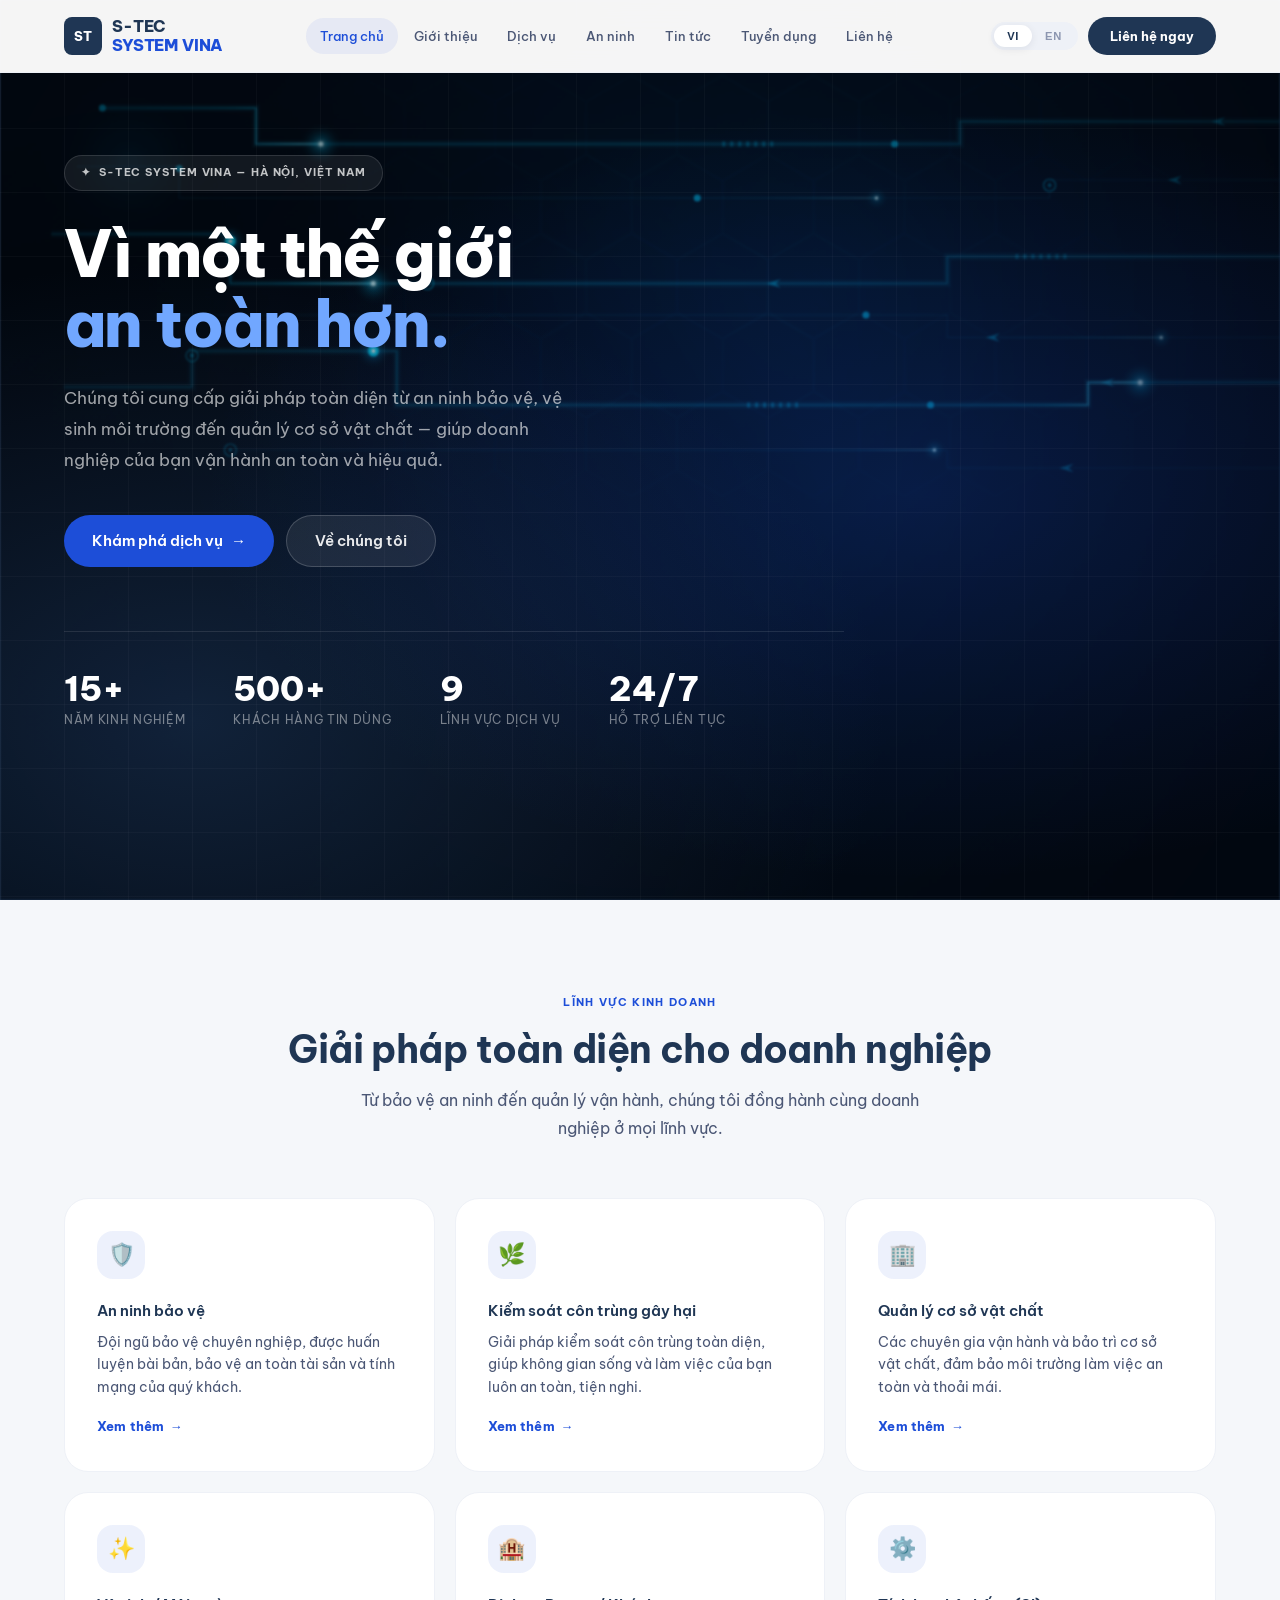
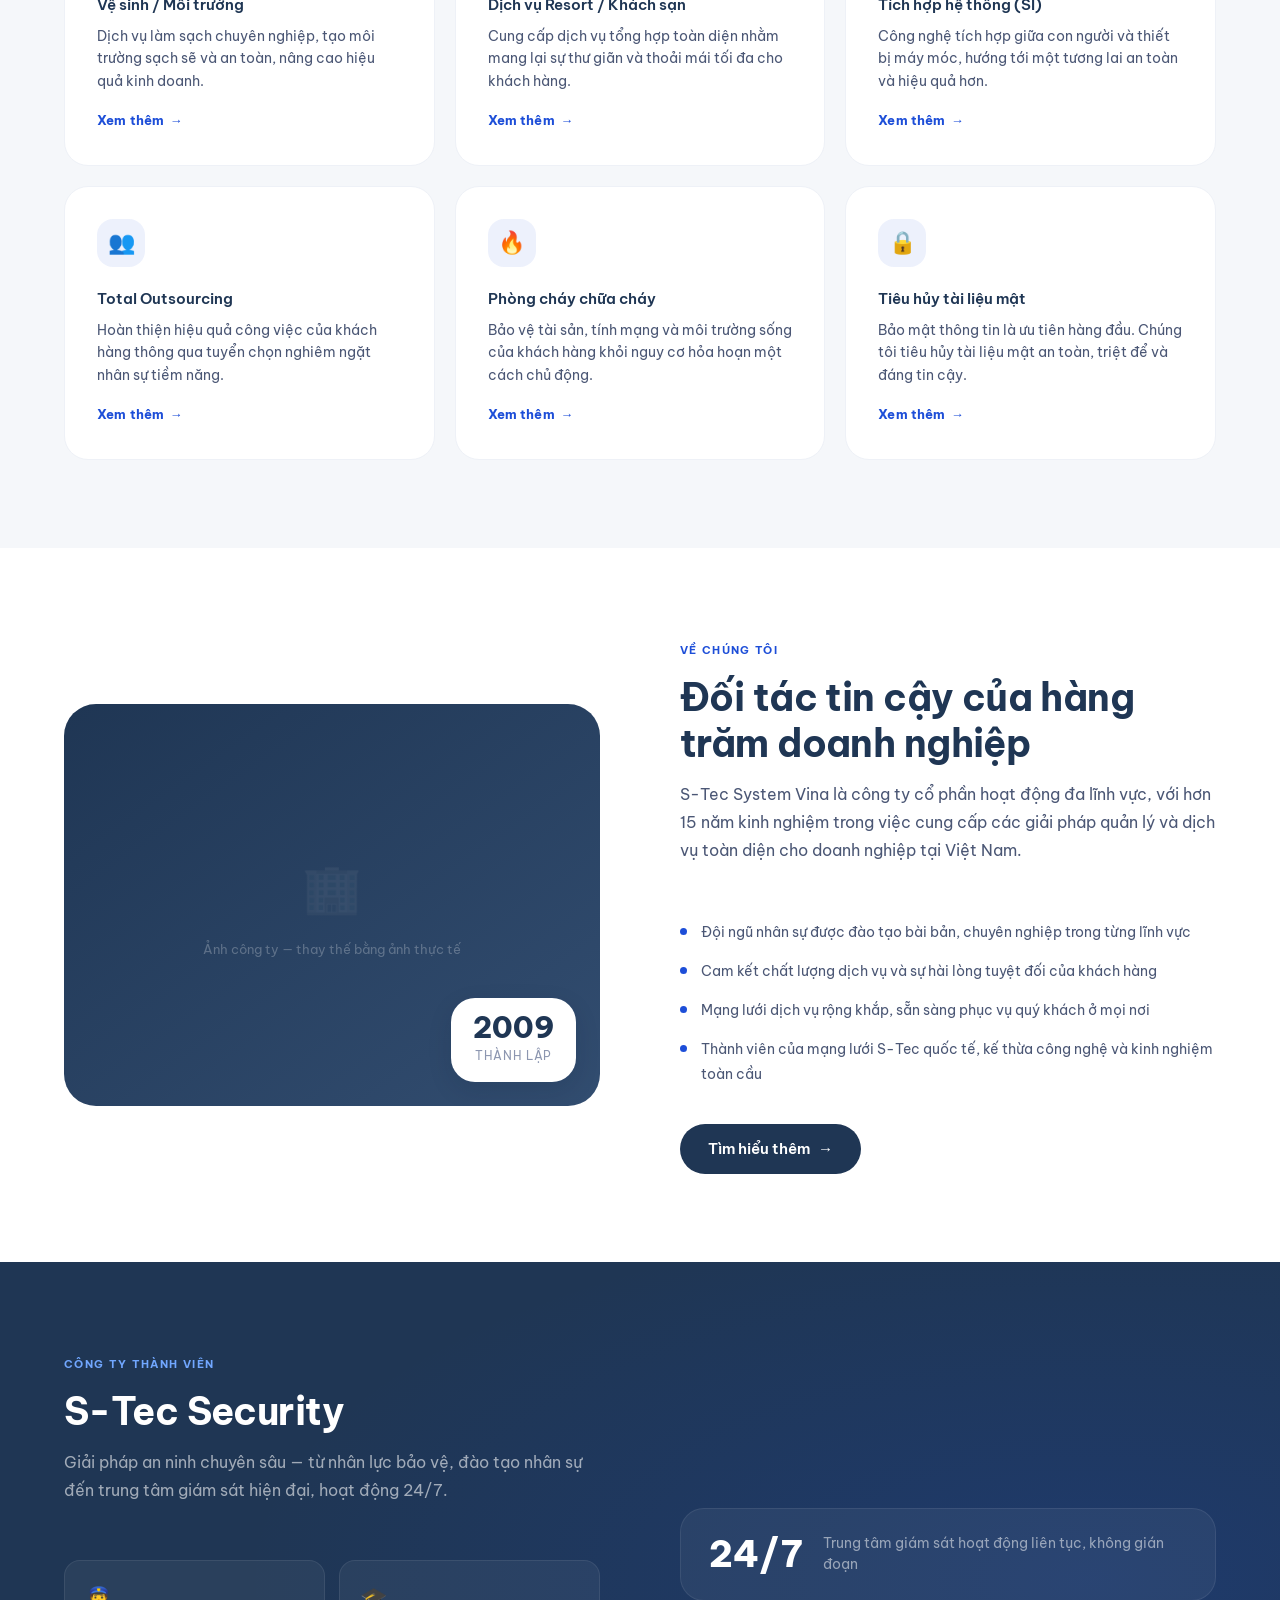
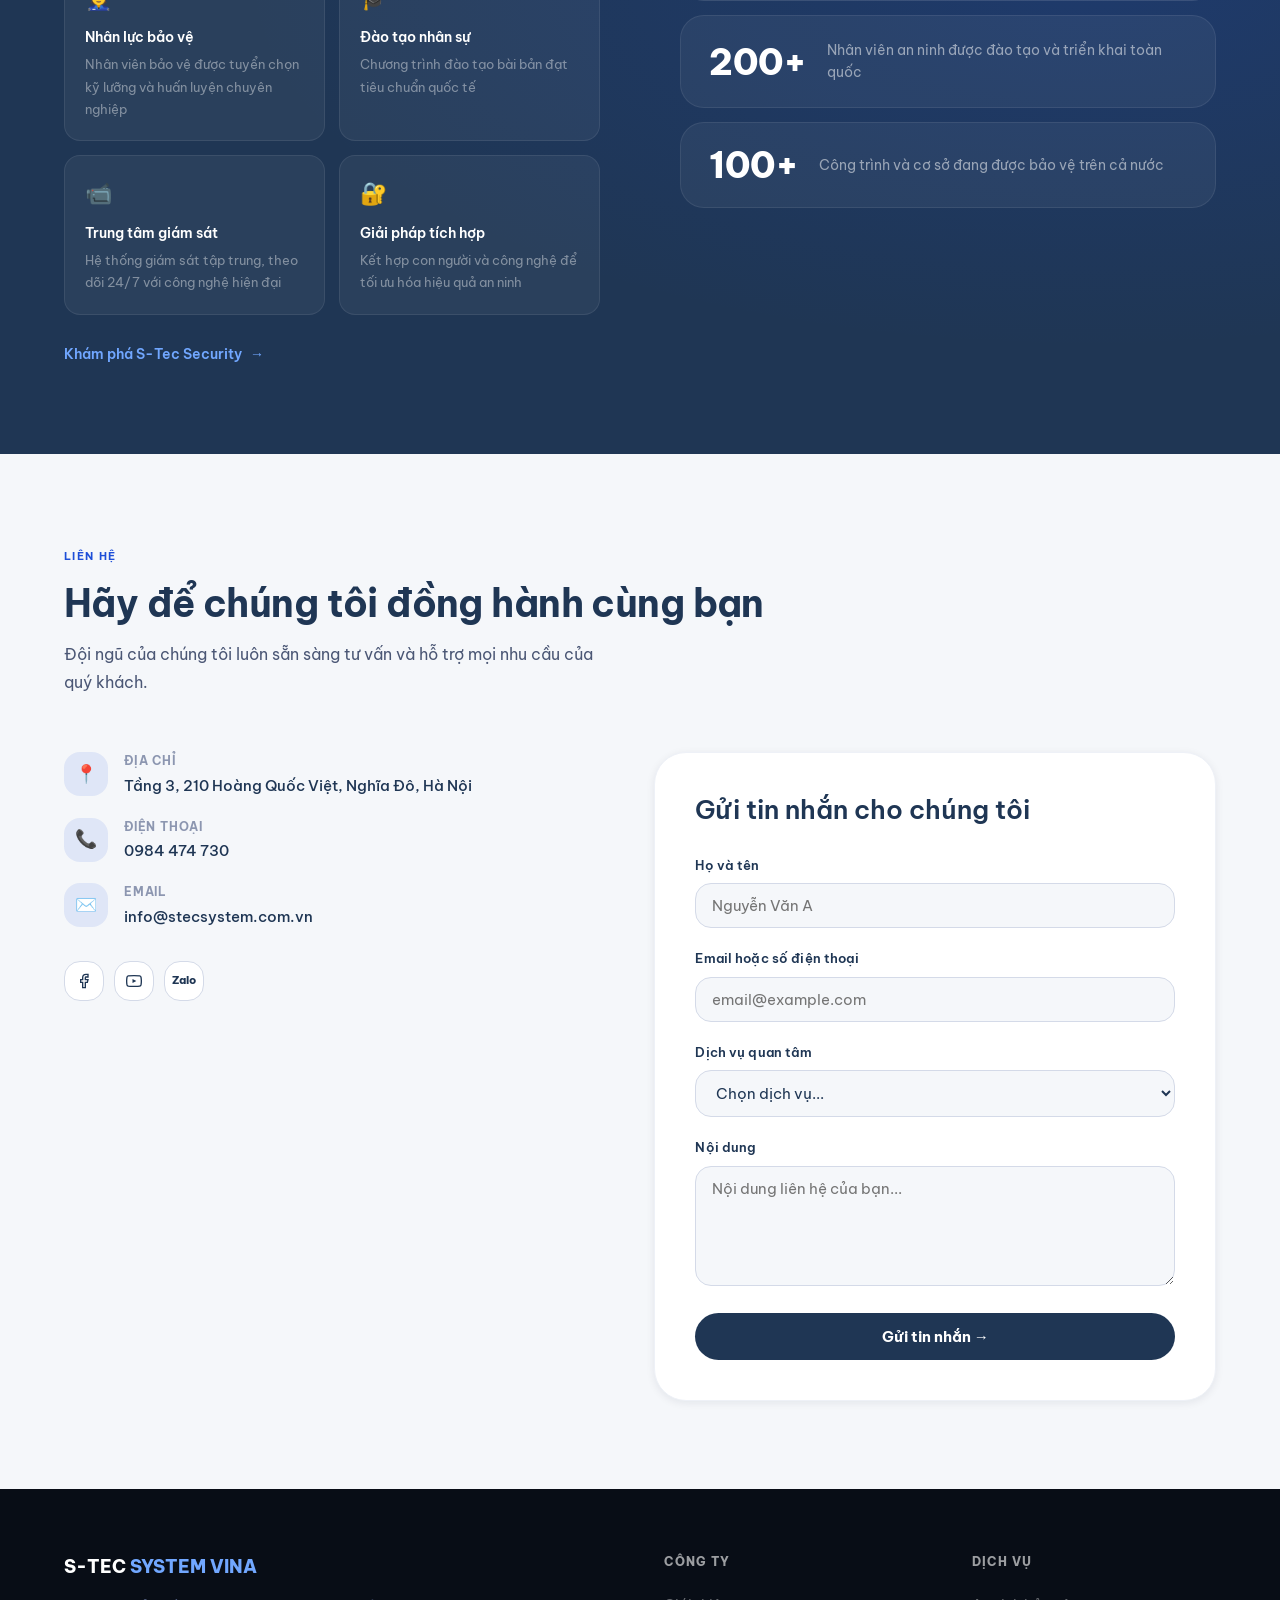
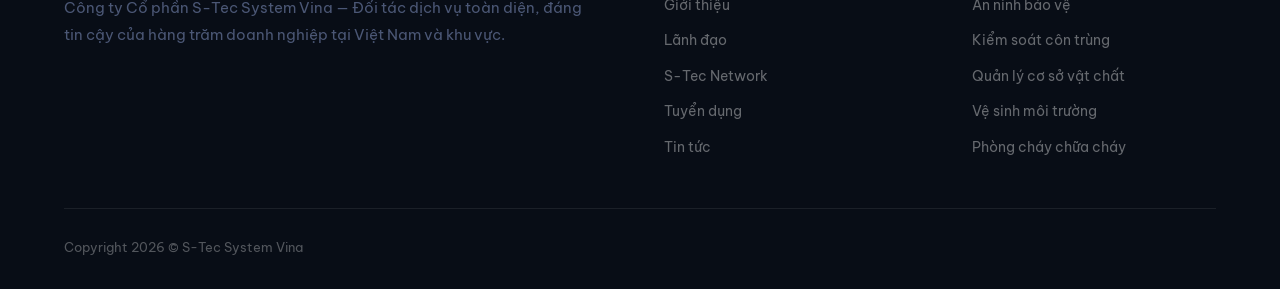
==== commit 66b04113: "Update header" ====
--- a/index.html
+++ b/index.html
@@ -8,6 +8,47 @@
   <meta name="description"
     content="S-Tec System Vina – Giải pháp toàn diện về an ninh, vệ sinh, quản lý cơ sở vật chất và hơn thế nữa.">
   <link rel="stylesheet" href="styles.css">
+
+  <!-- ============================================================
+    CIRCUIT BG — Step 1: Style the canvas inside .hero
+    - position: absolute so it sits behind all hero content
+    - filter: blur + brightness to keep it subtle/dreamy
+    - pointer-events: none so clicks pass through to buttons/links
+  ============================================================ -->
+  <style>
+    #hero-circuit-canvas {
+      position: absolute;
+      inset: 0;
+      width: 100%;
+      height: 100%;
+      pointer-events: none;
+      filter: blur(1.2px) brightness(0.82);
+      z-index: 0;
+      /* behind .hero-bg overlay and hero content */
+    }
+
+    /* Make sure the existing .hero stays position:relative
+       so the canvas absolute-positions inside it correctly.
+       If styles.css already sets this, the rule below is harmless. */
+    .hero {
+      position: relative;
+      overflow: hidden;
+    }
+
+    /* Lift hero content above the canvas */
+    .hero .container {
+      position: relative;
+      z-index: 2;
+    }
+
+    /* .hero-bg is your original dark overlay — keep it above canvas */
+    .hero-bg {
+      position: absolute;
+      inset: 0;
+      z-index: 1;
+      /* sits between canvas (0) and content (2) */
+    }
+  </style>
 </head>
 
 <body>
@@ -17,7 +58,6 @@
     <div class="container">
       <div class="navbar-inner">
         <a href="index.html" class="logo">
-          <!-- Replace src with your actual logo -->
           <div
             style="width:38px;height:38px;background:var(--navy);border-radius:8px;display:flex;align-items:center;justify-content:center;color:white;font-weight:800;font-size:.8rem;flex-shrink:0">
             ST</div>
@@ -64,7 +104,17 @@
 
   <!-- ── HERO ────────────────────────────────── -->
   <section class="hero">
+
+    <!-- ============================================================
+      CIRCUIT BG — Step 2: Canvas element
+      - Inserted as the FIRST child of .hero, before .hero-bg
+      - The JS below will auto-size it to match .hero's dimensions
+    ============================================================ -->
+    <canvas id="hero-circuit-canvas"></canvas>
+
+    <!-- Your original dark overlay — unchanged, sits above canvas -->
     <div class="hero-bg"></div>
+
     <div class="container">
       <div class="hero-content">
         <div class="hero-badge">
@@ -230,7 +280,6 @@
     <div class="container">
       <div class="about-grid">
         <div class="about-visual fade-up">
-          <!-- Replace this with an actual company photo -->
           <div class="about-placeholder">
             <div class="big">🏢</div>
             <div data-vi="Ảnh công ty — thay thế bằng ảnh thực tế" data-en="Company photo — replace with actual image">
@@ -492,7 +541,6 @@
       <div class="footer-divider"></div>
       <div class="footer-bottom">
         <span>Copyright 2026 © S-Tec System Vina</span>
-        <!-- <span data-vi="Được thiết kế với ♥ tại Hà Nội" data-en="Designed with ♥ in Hanoi">Được thiết kế với ♥ tại Hà Nội</span> -->
       </div>
     </div>
   </footer>
@@ -500,7 +548,6 @@
   <script>
     // ── Language switcher
     let currentLang = 'vi';
-
     function setLang(lang) {
       currentLang = lang;
       document.querySelectorAll('[data-vi]').forEach(el => {
@@ -536,6 +583,381 @@
       link.addEventListener('click', () => document.getElementById('mobileNav').classList.remove('open'));
     });
   </script>
+
+  <!-- ============================================================
+    CIRCUIT BG — Step 3: Animation script
+    Placed at end of <body> so the canvas element already exists in DOM.
+
+    How it works:
+    ┌─ buildHexGrid()  → creates faint hexagon grid (top-right area)
+    ├─ buildTraces()   → defines 6 horizontal circuit paths with
+    │                    right-angle turns, dots, circles, arrows, dashes
+    ├─ buildPulses()   → one glowing pulse per trace that loops 0→1
+    └─ frame()         → rAF loop: clear → bg → hexagons → traces → pulses → vignette
+
+    Key tuning constants:
+      pulse.speed   → how fast each light travels (lower = slower)
+      filter: blur  → set on the <canvas> via CSS above
+      opacity values inside drawTraces() → overall line brightness
+  ============================================================ -->
+  <script>
+    (function () {
+      const canvas = document.getElementById('hero-circuit-canvas');
+      const ctx = canvas.getContext('2d');
+      let W, H;
+
+      // ── CIRCUIT BG: resize canvas to match .hero's rendered size ──
+      function resize() {
+        const hero = canvas.parentElement; // the <section class="hero">
+        const dpr = window.devicePixelRatio || 1;
+        W = hero.offsetWidth;
+        H = hero.offsetHeight;
+        canvas.style.width = W + 'px';
+        canvas.style.height = H + 'px';
+        canvas.width = W * dpr;
+        canvas.height = H * dpr;
+        ctx.scale(dpr, dpr);
+        buildLayout();
+      }
+
+      /* ── HEXAGON GRID ──
+         Faint hexagons drawn in the top-right quadrant, alpha tapers
+         off with distance from centre so edges dissolve naturally.     */
+      let hexagons = [];
+      function buildHexGrid() {
+        hexagons = [];
+        const size = 52, cols = 9, rows = 7;
+        const startX = W * 0.28, startY = -30;
+        for (let r = 0; r < rows; r++) {
+          for (let c = 0; c < cols; c++) {
+            const x = startX + c * size * 1.75 + (r % 2) * size * 0.88;
+            const y = startY + r * size * 1.52;
+            const dist = Math.hypot(x - W * 0.6, y - H * 0.32) / (W * 0.45);
+            const alpha = Math.max(0, 0.10 - dist * 0.10);
+            if (alpha > 0.005) hexagons.push({ x, y, size, alpha });
+          }
+        }
+      }
+
+      function drawHex(x, y, s, a) {
+        ctx.beginPath();
+        for (let i = 0; i < 6; i++) {
+          const ang = Math.PI / 180 * (60 * i - 30);
+          i === 0 ? ctx.moveTo(x + s * Math.cos(ang), y + s * Math.sin(ang))
+            : ctx.lineTo(x + s * Math.cos(ang), y + s * Math.sin(ang));
+        }
+        ctx.closePath();
+        ctx.strokeStyle = `rgba(20,110,170,${a})`;
+        ctx.lineWidth = 0.8;
+        ctx.stroke();
+      }
+
+      /* ── CIRCUIT TRACES ──
+         Each trace is a polyline with right-angle horizontal/vertical
+         segments, mimicking PCB copper tracks.
+         Decorations placed by t ∈ [0,1] along the total path length:
+           dots    → filled circle endpoint / junction
+           circles → ringed endpoint (open circle with centre dot)
+           arrows  → direction arrow (← pointing left)
+           dashes  → parallel dash marks (like speed/signal indicators) */
+      let traces = [];
+      function buildTraces() {
+        traces = [];
+        const defs = [
+          // ── Row 1 (top) ──
+          {
+            y: H * 0.12, xStart: 0.08,
+            segments: [{ len: 0.12 }, { dy: 0.04 }, { len: 0.55 }, { dy: -0.025 }, { len: 0.25 }],
+            dots: [{ t: 0 }, { t: 0.67 }], arrows: [{ t: 0.95, dir: -1 }], dashes: [{ t: 0.55 }], glow: true,
+          },
+          // ── Row 2 ──
+          {
+            y: H * 0.185, xStart: 0.06,
+            segments: [{ len: 0.08 }, { dy: 0.035 }, { len: 0.68 }, { dy: -0.02 }, { len: 0.22 }],
+            dots: [{ t: 0.08 }, { t: 0.5 }], circles: [{ t: 0.78 }], arrows: [{ t: 0.88, dir: -1 }], glow: false,
+          },
+          // ── Row 3 (main bright) ──
+          {
+            y: H * 0.26, xStart: 0.04,
+            segments: [{ len: 0.14 }, { dy: 0.055 }, { len: 0.56 }, { dy: -0.03 }, { len: 0.28 }],
+            dots: [{ t: 0.14, bright: true }], circles: [{ t: 0.32 }], arrows: [{ t: 0.58, dir: -1 }], dashes: [{ t: 0.8 }], glow: true,
+          },
+          // ── Row 4 ──
+          {
+            y: H * 0.35, xStart: 0.12,
+            segments: [{ len: 0.62 }, { dy: 0.025 }, { len: 0.26 }],
+            dots: [{ t: 0.62 }], arrows: [{ t: 0.75, dir: -1 }], glow: false,
+          },
+          // ── Row 5 (second bright) ──
+          {
+            y: H * 0.43, xStart: 0.05,
+            segments: [{ len: 0.10 }, { dy: -0.04 }, { len: 0.16 }, { dy: 0.06 }, { len: 0.54 }, { dy: -0.025 }, { len: 0.15 }],
+            dots: [{ t: 0.26, bright: true }, { t: 0.72 }], circles: [{ t: 0.12 }], arrows: [{ t: 0.87, dir: -1 }], dashes: [{ t: 0.60 }], glow: true,
+          },
+          // ── Row 6 ──
+          {
+            y: H * 0.50, xStart: 0.18,
+            segments: [{ len: 0.56 }, { dy: 0.02 }, { len: 0.26 }],
+            circles: [{ t: 0 }], arrows: [{ t: 0.80, dir: -1 }], glow: false,
+          },
+        ];
+
+        defs.forEach(def => {
+          const pts = [];
+          let cx = def.xStart * W, cy = def.y;
+          pts.push({ x: cx, y: cy });
+          let totalLen = 0;
+          const segs = [];
+
+          def.segments.forEach(s => {
+            if (s.len !== undefined) {
+              const ex = cx + s.len * W;
+              segs.push({ x0: cx, y0: cy, x1: ex, y1: cy, len: s.len * W });
+              totalLen += s.len * W; cx = ex; pts.push({ x: cx, y: cy });
+            } else if (s.dy !== undefined) {
+              const ey = cy + s.dy * H;
+              const vlen = Math.abs(s.dy * H);
+              segs.push({ x0: cx, y0: cy, x1: cx, y1: ey, len: vlen });
+              totalLen += vlen; cy = ey; pts.push({ x: cx, y: cy });
+            }
+          });
+
+          // Convert t ∈ [0,1] → {x,y} pixel coordinate along the polyline
+          function tToPoint(t) {
+            const target = t * totalLen; let acc = 0;
+            for (const seg of segs) {
+              if (acc + seg.len >= target) {
+                const frac = (target - acc) / seg.len;
+                return { x: seg.x0 + (seg.x1 - seg.x0) * frac, y: seg.y0 + (seg.y1 - seg.y0) * frac };
+              }
+              acc += seg.len;
+            }
+            return { x: segs[segs.length - 1].x1, y: segs[segs.length - 1].y1 };
+          }
+
+          traces.push({
+            pts, segs, totalLen, tToPoint,
+            dots: def.dots || [], circles: def.circles || [],
+            arrows: def.arrows || [], dashes: def.dashes || [],
+            glow: def.glow,
+          });
+        });
+      }
+
+      /* ── LIGHT PULSES ──
+         One pulse per trace. Each stores:
+           t      → current position 0→1 (loops)
+           speed  → advance per ms (kept slow: ~3× slower than default)
+           bright → whether this is a glow-class trace              */
+      let pulses = [];
+      function buildPulses() {
+        pulses = traces.map((tr, i) => ({
+          traceIdx: i,
+          t: Math.random(),
+          speed: 0.00012 + i * 0.000018 + Math.random() * 0.00006, // slow drift
+          bright: tr.glow,
+        }));
+      }
+
+      function buildLayout() { buildHexGrid(); buildTraces(); buildPulses(); }
+
+      /* ── BACKGROUND LAYERS ──
+         Three radial gradients stacked over a flat dark base:
+           g1 → dark vignette in bottom-left (matches photo in original)
+           g2 → blue atmospheric glow centre-right
+           g3 → lens flare origin top-left                           */
+      function drawBackground() {
+        ctx.fillStyle = '#030f1e';
+        ctx.fillRect(0, 0, W, H);
+
+        const g1 = ctx.createRadialGradient(W * 0.12, H * 0.75, 0, W * 0.12, H * 0.75, W * 0.55);
+        g1.addColorStop(0, 'rgba(0,6,18,0.85)'); g1.addColorStop(1, 'rgba(0,0,0,0)');
+        ctx.fillStyle = g1; ctx.fillRect(0, 0, W, H);
+
+        const g2 = ctx.createRadialGradient(W * 0.65, H * 0.3, 0, W * 0.65, H * 0.3, W * 0.6);
+        g2.addColorStop(0, 'rgba(0,60,120,0.18)'); g2.addColorStop(0.5, 'rgba(0,35,80,0.09)'); g2.addColorStop(1, 'rgba(0,0,0,0)');
+        ctx.fillStyle = g2; ctx.fillRect(0, 0, W, H);
+
+        const g3 = ctx.createRadialGradient(W * 0.1, H * 0.18, 0, W * 0.1, H * 0.18, 100);
+        g3.addColorStop(0, 'rgba(0,150,220,0.12)'); g3.addColorStop(1, 'rgba(0,0,0,0)');
+        ctx.fillStyle = g3; ctx.fillRect(0, 0, W, H);
+      }
+
+      function drawHexagons() {
+        hexagons.forEach(h => drawHex(h.x, h.y, h.size, h.alpha));
+      }
+
+      /* ── DRAW TRACES ──
+         Each trace is drawn twice for glow traces:
+           pass 1 (wide, low opacity) → soft outer glow halo
+           pass 2 (thin, higher opacity) → sharp copper line
+         Decorations drawn after lines so they sit on top.           */
+      function drawTraces() {
+        traces.forEach(tr => {
+          if (tr.pts.length < 2) return;
+
+          // Sharp line
+          ctx.beginPath();
+          ctx.moveTo(tr.pts[0].x, tr.pts[0].y);
+          for (let i = 1; i < tr.pts.length; i++) ctx.lineTo(tr.pts[i].x, tr.pts[i].y);
+          ctx.strokeStyle = tr.glow ? 'rgba(0,180,230,0.38)' : 'rgba(0,130,190,0.22)';
+          ctx.lineWidth = tr.glow ? 1.2 : 0.8;
+          ctx.stroke();
+
+          // Wide glow halo (glow traces only)
+          if (tr.glow) {
+            ctx.beginPath();
+            ctx.moveTo(tr.pts[0].x, tr.pts[0].y);
+            for (let i = 1; i < tr.pts.length; i++) ctx.lineTo(tr.pts[i].x, tr.pts[i].y);
+            ctx.strokeStyle = 'rgba(0,200,255,0.07)';
+            ctx.lineWidth = 7;
+            ctx.stroke();
+          }
+
+          // Dots
+          tr.dots.forEach(d => {
+            const p = tr.tToPoint(d.t);
+            if (d.bright) {
+              // Large radial glow + solid centre for junction nodes
+              const r = ctx.createRadialGradient(p.x, p.y, 0, p.x, p.y, 18);
+              r.addColorStop(0, 'rgba(0,220,255,0.65)'); r.addColorStop(0.35, 'rgba(0,160,230,0.25)'); r.addColorStop(1, 'rgba(0,0,0,0)');
+              ctx.beginPath(); ctx.arc(p.x, p.y, 18, 0, Math.PI * 2); ctx.fillStyle = r; ctx.fill();
+              ctx.beginPath(); ctx.arc(p.x, p.y, 5.5, 0, Math.PI * 2); ctx.fillStyle = 'rgba(0,220,255,0.85)'; ctx.fill();
+              ctx.beginPath(); ctx.arc(p.x, p.y, 2, 0, Math.PI * 2); ctx.fillStyle = 'rgba(255,255,255,0.9)'; ctx.fill();
+            } else {
+              ctx.beginPath(); ctx.arc(p.x, p.y, 3.5, 0, Math.PI * 2); ctx.fillStyle = 'rgba(0,180,230,0.7)'; ctx.fill();
+            }
+          });
+
+          // Circles (open ring endpoint)
+          tr.circles.forEach(c => {
+            const p = tr.tToPoint(c.t);
+            ctx.beginPath(); ctx.arc(p.x, p.y, 6, 0, Math.PI * 2);
+            ctx.strokeStyle = 'rgba(0,180,230,0.55)'; ctx.lineWidth = 1.2; ctx.stroke();
+            ctx.beginPath(); ctx.arc(p.x, p.y, 2, 0, Math.PI * 2); ctx.fillStyle = 'rgba(0,180,230,0.45)'; ctx.fill();
+          });
+
+          // Arrows (← chevron shape, dir=-1 means pointing left)
+          tr.arrows.forEach(a => {
+            const p = tr.tToPoint(a.t);
+            const dir = a.dir || -1, s = 7;
+            ctx.beginPath();
+            ctx.moveTo(p.x + s * dir, p.y);
+            ctx.lineTo(p.x - s * dir, p.y - s * 0.6);
+            ctx.lineTo(p.x - s * dir * 0.3, p.y);
+            ctx.lineTo(p.x - s * dir, p.y + s * 0.6);
+            ctx.closePath();
+            ctx.fillStyle = 'rgba(0,180,230,0.45)'; ctx.fill();
+          });
+
+          // Dashes (7 vertical bars, like a data bus symbol)
+          tr.dashes.forEach(d => {
+            const p = tr.tToPoint(d.t);
+            for (let k = -3; k <= 3; k++) {
+              ctx.fillStyle = 'rgba(0,160,210,0.4)';
+              ctx.fillRect(p.x + k * 8, p.y - 2.5, 3, 5);
+            }
+          });
+        });
+      }
+
+      /* ── DRAW PULSES ──
+         Each frame, advance t by speed×dt then draw:
+           tail  → linear gradient stroke from t-tailLen to t (fades in)
+           head  → radial gradient glow at current position
+           dot   → tiny bright centre pixel                           */
+      function drawPulses(dt) {
+        pulses.forEach(pulse => {
+          pulse.t += pulse.speed * dt;
+          if (pulse.t > 1) pulse.t -= 1; // loop back to start
+
+          const tr = traces[pulse.traceIdx];
+          const p = tr.tToPoint(pulse.t);
+
+          // Tail: walk segs from (t - tailLen) to t and stroke with gradient
+          const tailLen = 0.18;
+          const t0 = Math.max(0, pulse.t - tailLen);
+          const brightness = pulse.bright ? 0.7 : 0.4;
+
+          const grad = ctx.createLinearGradient(
+            tr.tToPoint(t0).x, tr.tToPoint(t0).y, p.x, p.y
+          );
+          grad.addColorStop(0, 'rgba(0,180,255,0)');
+          grad.addColorStop(0.5, `rgba(0,200,255,${0.15 * brightness})`);
+          grad.addColorStop(1, `rgba(120,230,255,${0.65 * brightness})`);
+
+          ctx.save();
+          ctx.beginPath();
+          let started = false, acc = 0;
+          const tStart = t0 * tr.totalLen, tEnd = pulse.t * tr.totalLen;
+          for (const seg of tr.segs) {
+            const sEnd = acc + seg.len;
+            if (sEnd < tStart) { acc += seg.len; continue; }
+            const fS = Math.max(0, (tStart - acc) / seg.len);
+            const fE = Math.min(1, (tEnd - acc) / seg.len);
+            const x0 = seg.x0 + (seg.x1 - seg.x0) * fS;
+            const y0 = seg.y0 + (seg.y1 - seg.y0) * fS;
+            const x1 = seg.x0 + (seg.x1 - seg.x0) * fE;
+            const y1 = seg.y0 + (seg.y1 - seg.y0) * fE;
+            if (!started) { ctx.moveTo(x0, y0); started = true; }
+            ctx.lineTo(x1, y1);
+            if (sEnd >= tEnd) break;
+            acc += seg.len;
+          }
+          ctx.strokeStyle = grad;
+          ctx.lineWidth = pulse.bright ? 2.5 : 1.5;
+          ctx.stroke();
+          ctx.restore();
+
+          // Head glow (large soft radial)
+          const hr = pulse.bright ? 22 : 13;
+          const hgrd = ctx.createRadialGradient(p.x, p.y, 0, p.x, p.y, hr);
+          hgrd.addColorStop(0, `rgba(180,240,255,${pulse.bright ? 0.55 : 0.38})`);
+          hgrd.addColorStop(0.3, `rgba(0,200,255,${pulse.bright ? 0.25 : 0.14})`);
+          hgrd.addColorStop(1, 'rgba(0,0,0,0)');
+          ctx.beginPath(); ctx.arc(p.x, p.y, hr, 0, Math.PI * 2);
+          ctx.fillStyle = hgrd; ctx.fill();
+
+          // Bright centre dot
+          ctx.beginPath(); ctx.arc(p.x, p.y, pulse.bright ? 2.5 : 1.5, 0, Math.PI * 2);
+          ctx.fillStyle = 'rgba(200,245,255,0.85)'; ctx.fill();
+        });
+      }
+
+      /* ── VIGNETTE ──
+         Final pass: radial darkening from edges inward,
+         hides trace endpoints that reach the canvas boundary.        */
+      function drawVignette() {
+        const v = ctx.createRadialGradient(W / 2, H / 2, H * 0.2, W / 2, H / 2, W * 0.72);
+        v.addColorStop(0, 'rgba(0,0,0,0)');
+        v.addColorStop(1, 'rgba(0,5,15,0.72)');
+        ctx.fillStyle = v; ctx.fillRect(0, 0, W, H);
+      }
+
+      // ── rAF loop ──
+      let last = 0;
+      function frame(ts) {
+        const dt = Math.min(ts - last, 50); // cap dt at 50ms to avoid jump on tab-switch
+        last = ts;
+        ctx.clearRect(0, 0, W, H);
+        drawBackground();
+        drawHexagons();
+        drawTraces();
+        drawPulses(dt);
+        drawVignette();
+        requestAnimationFrame(frame);
+      }
+
+      // Start
+      resize();
+      window.addEventListener('resize', resize);
+      requestAnimationFrame(t => { last = t; frame(t); });
+    })();
+  </script>
+  <!-- ============================================================
+    END CIRCUIT BG
+  ============================================================ -->
+
 </body>
 
 </html>
